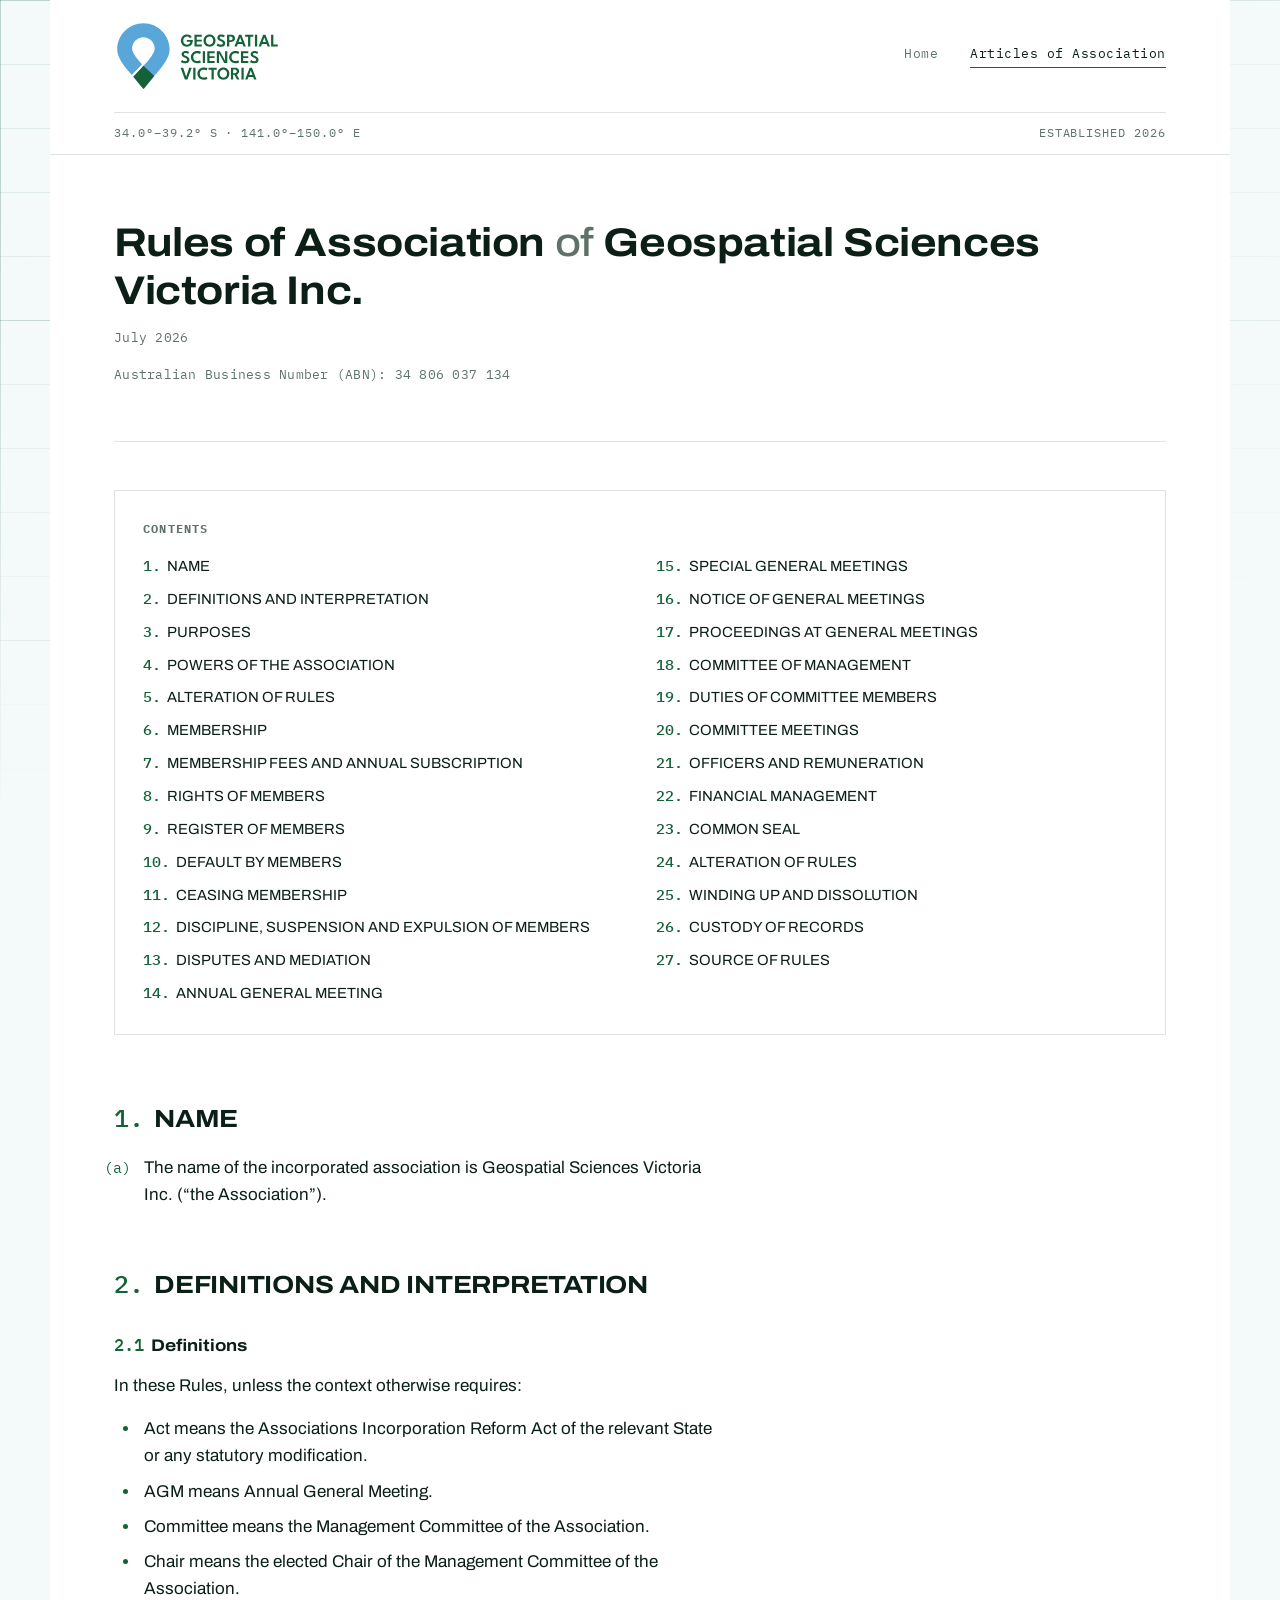
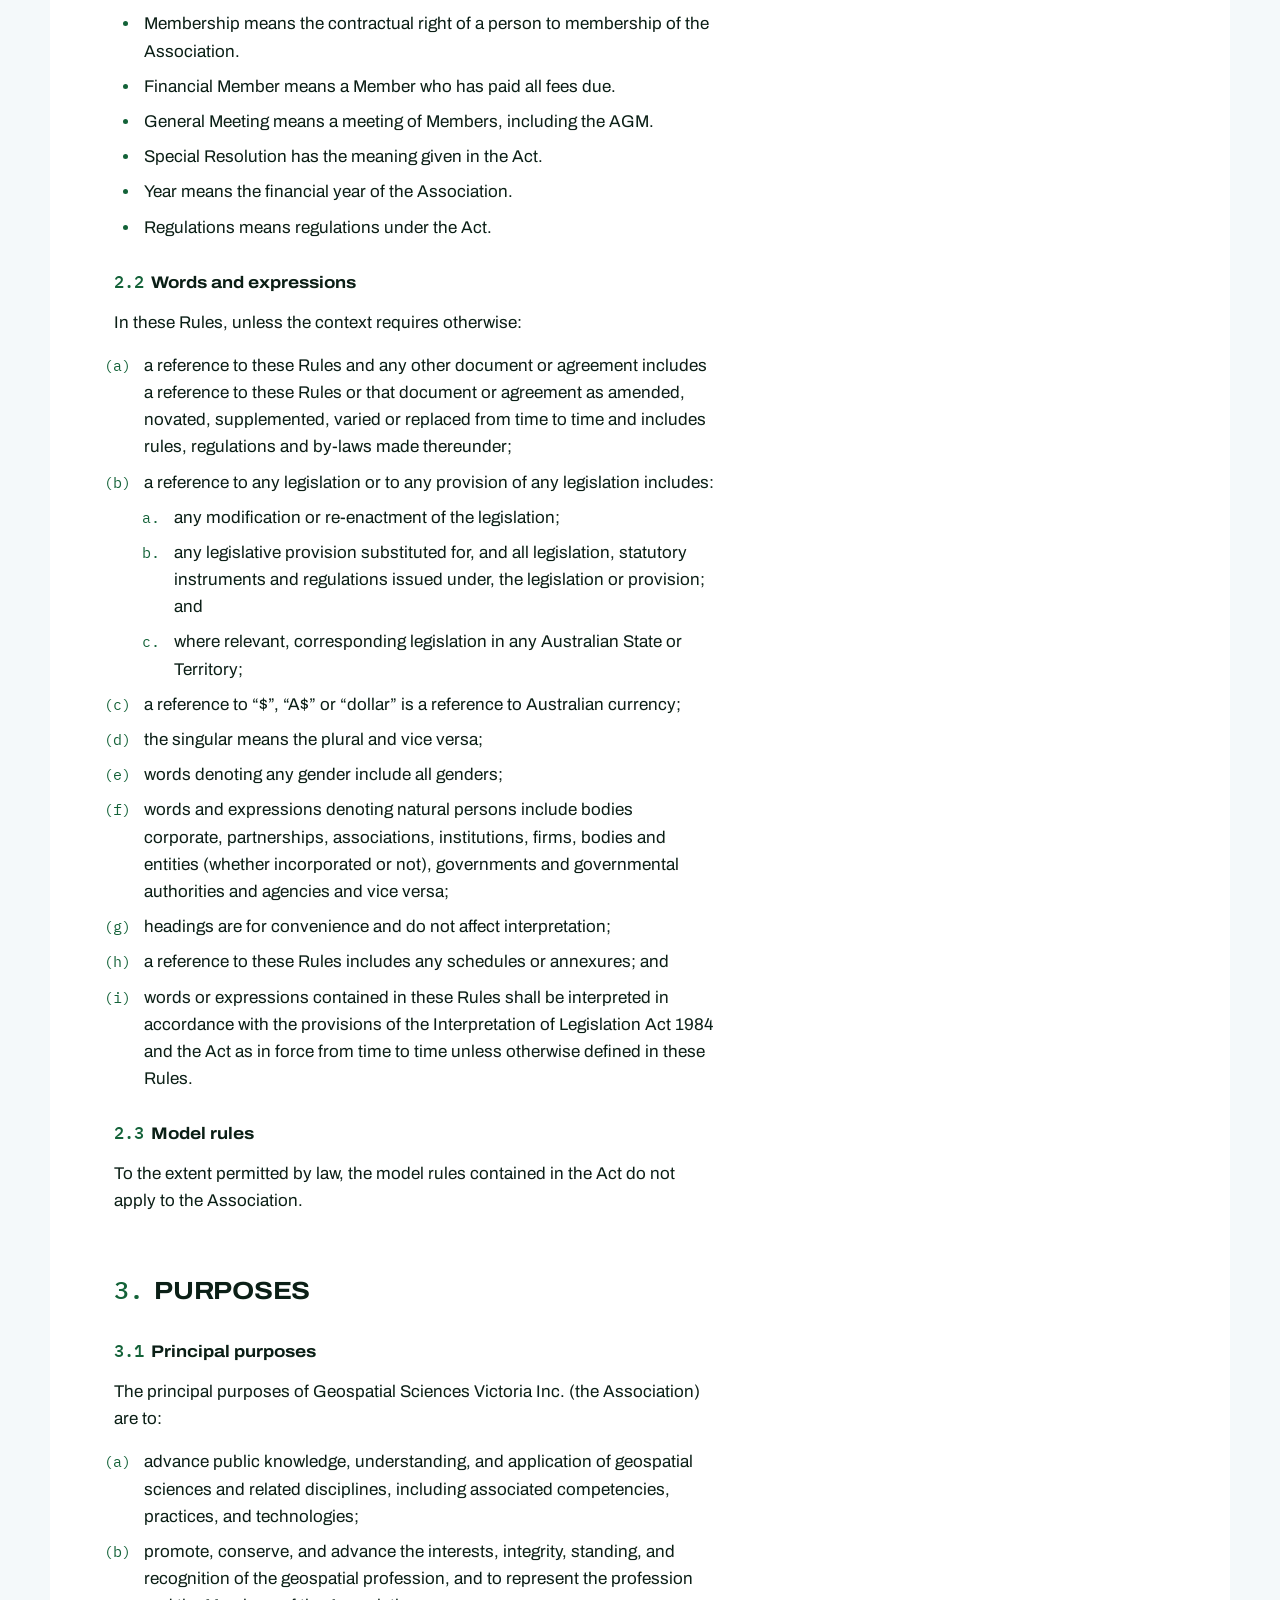
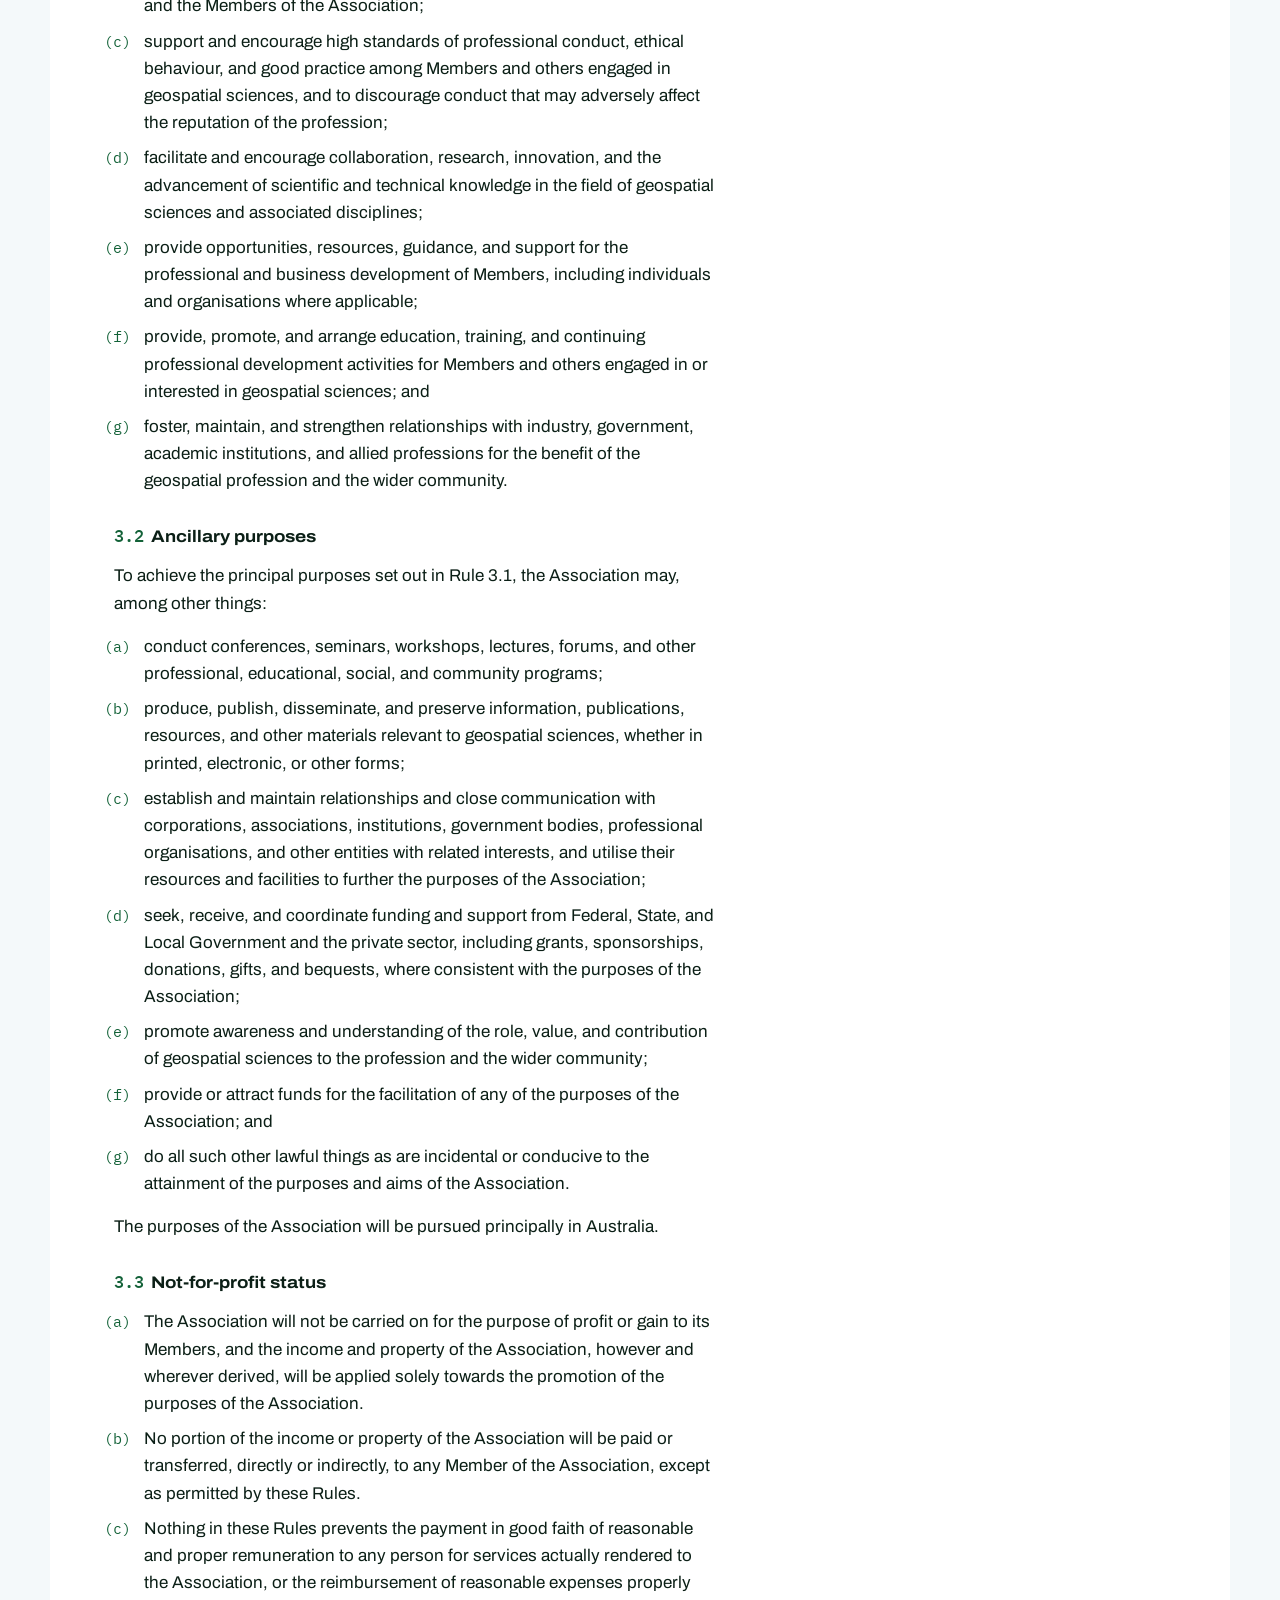
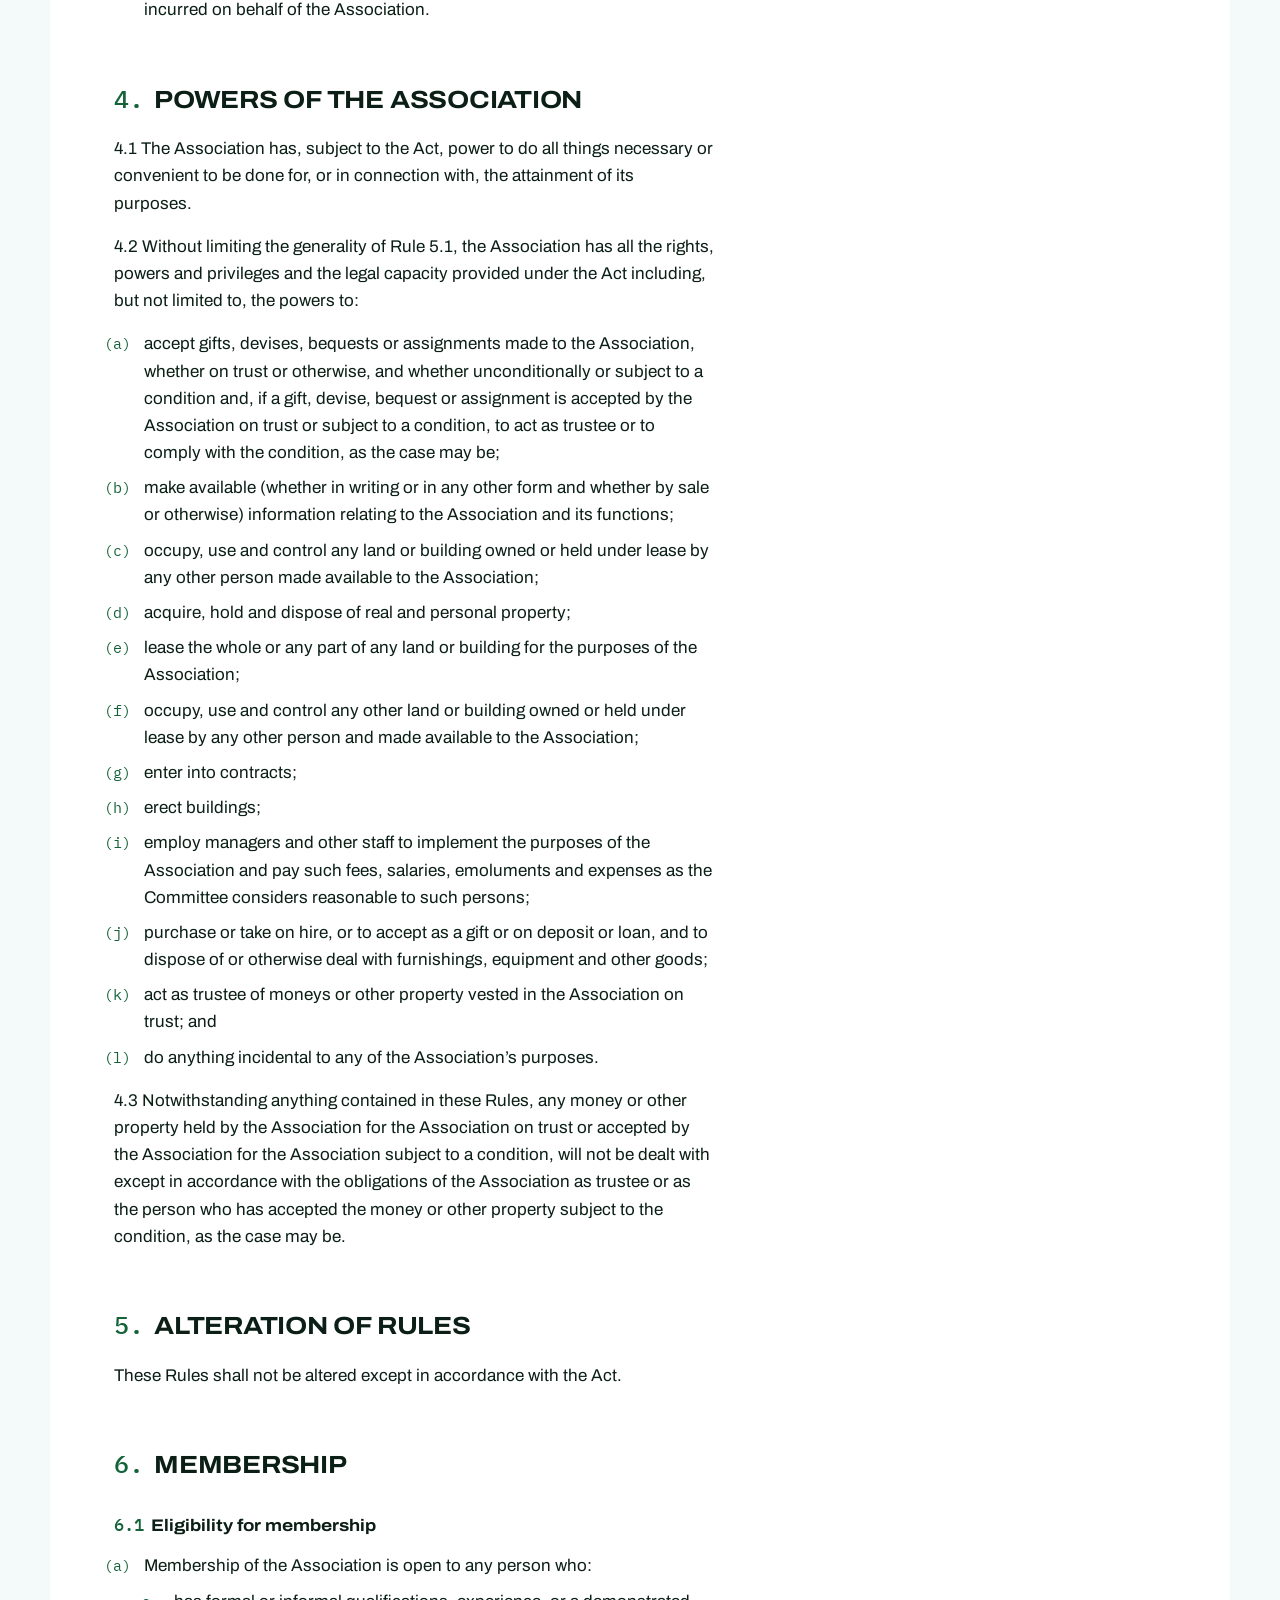
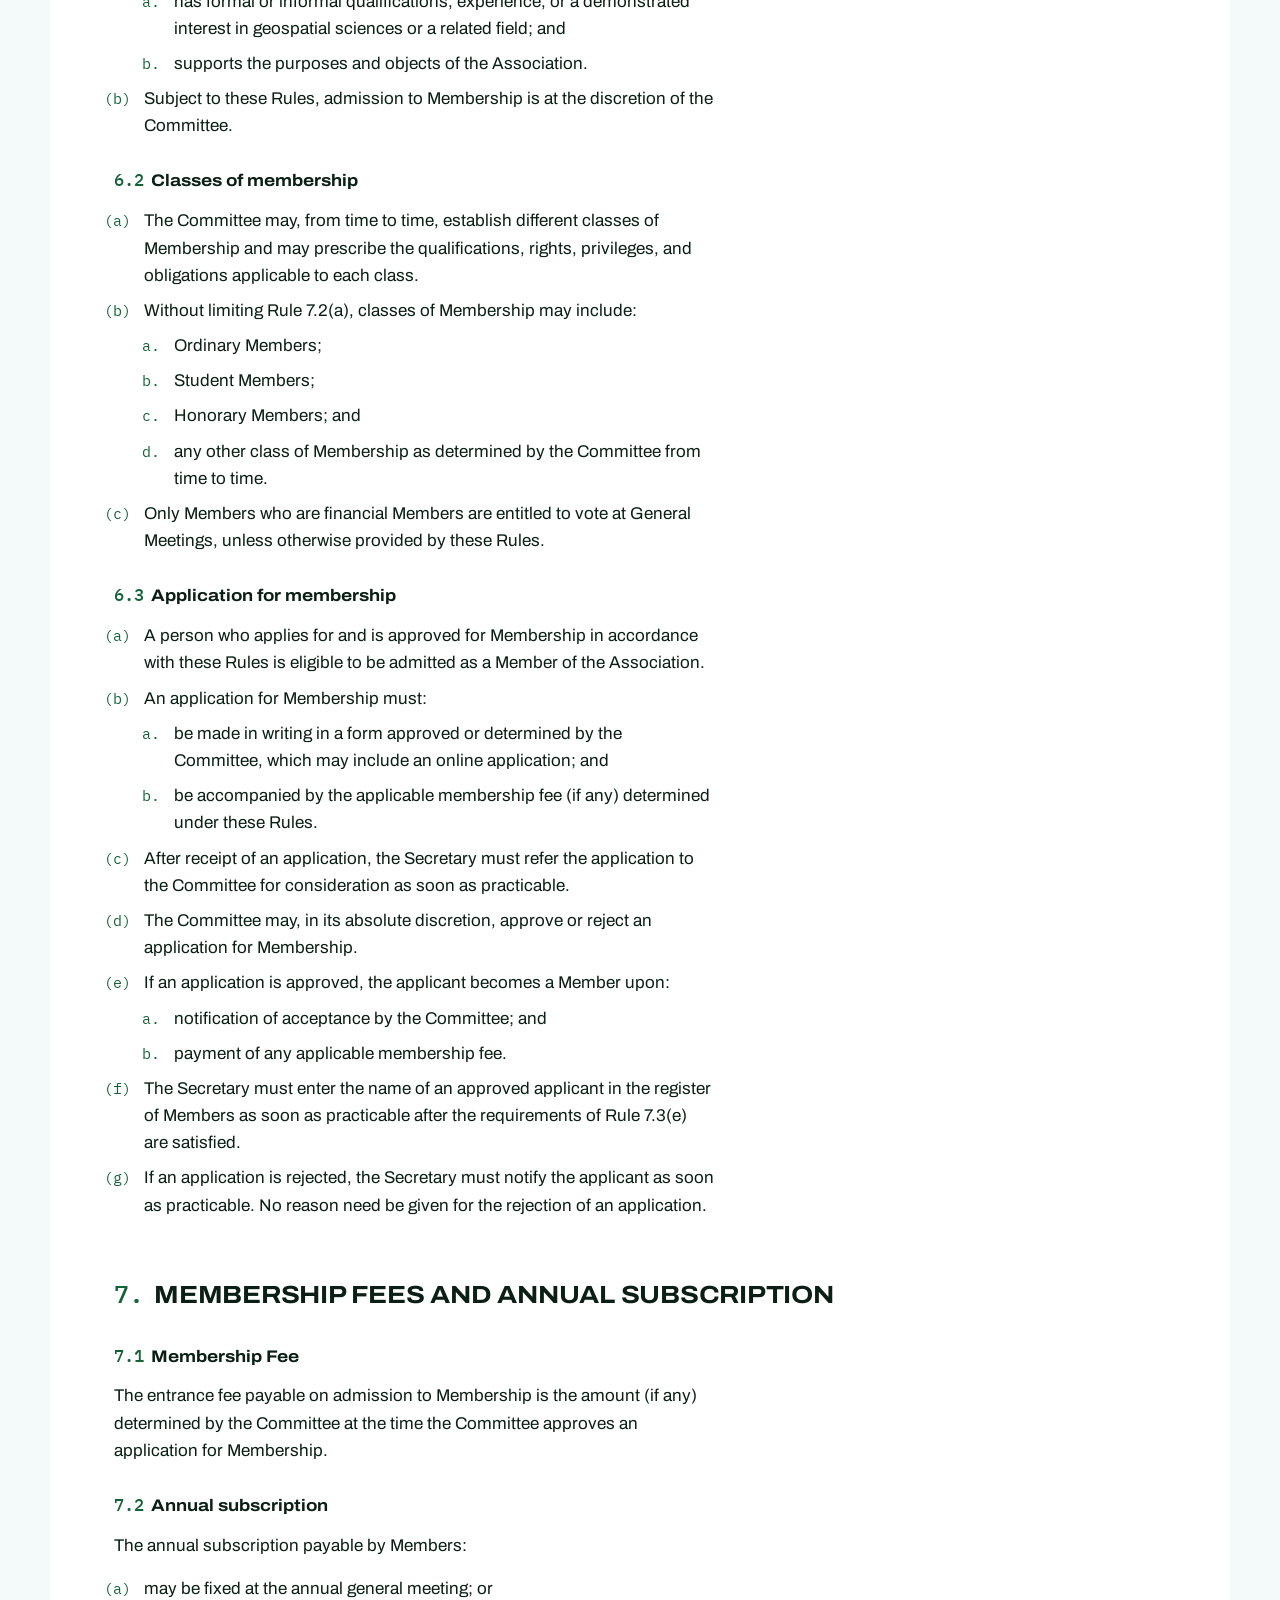
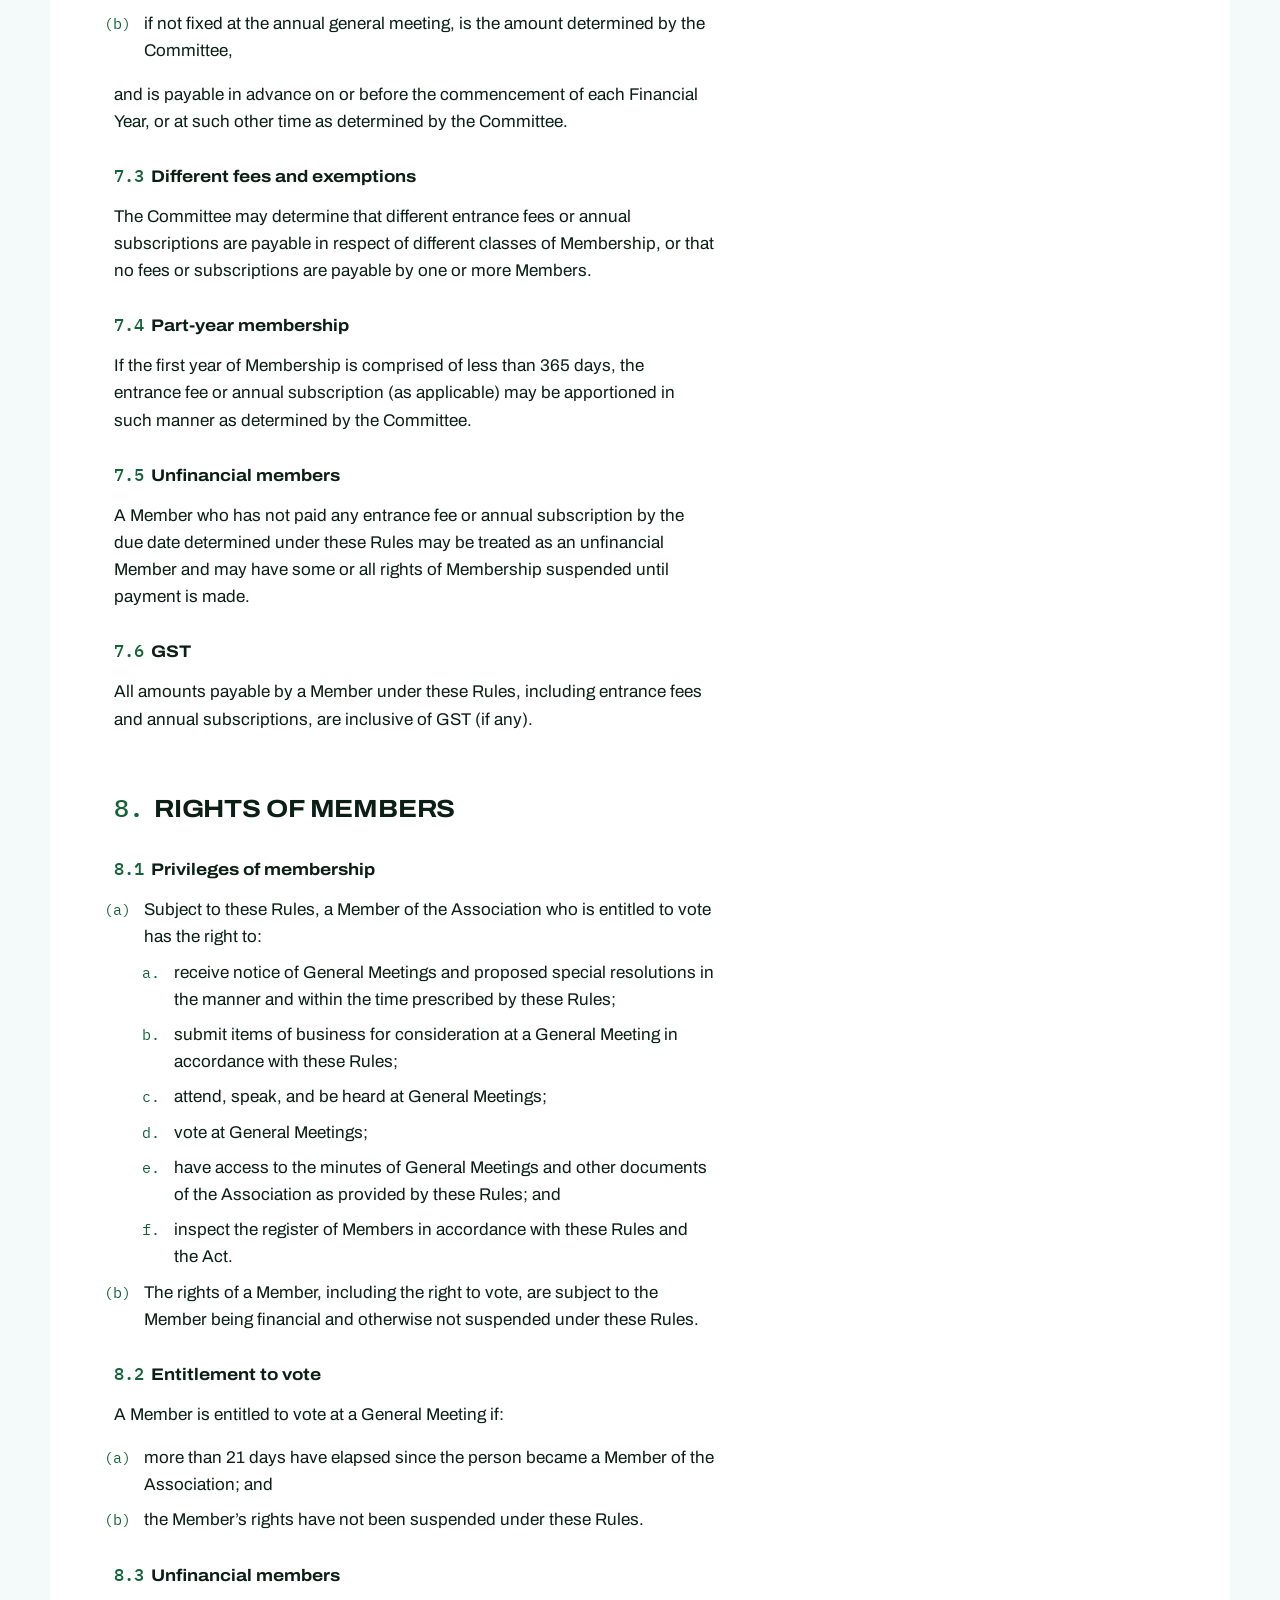
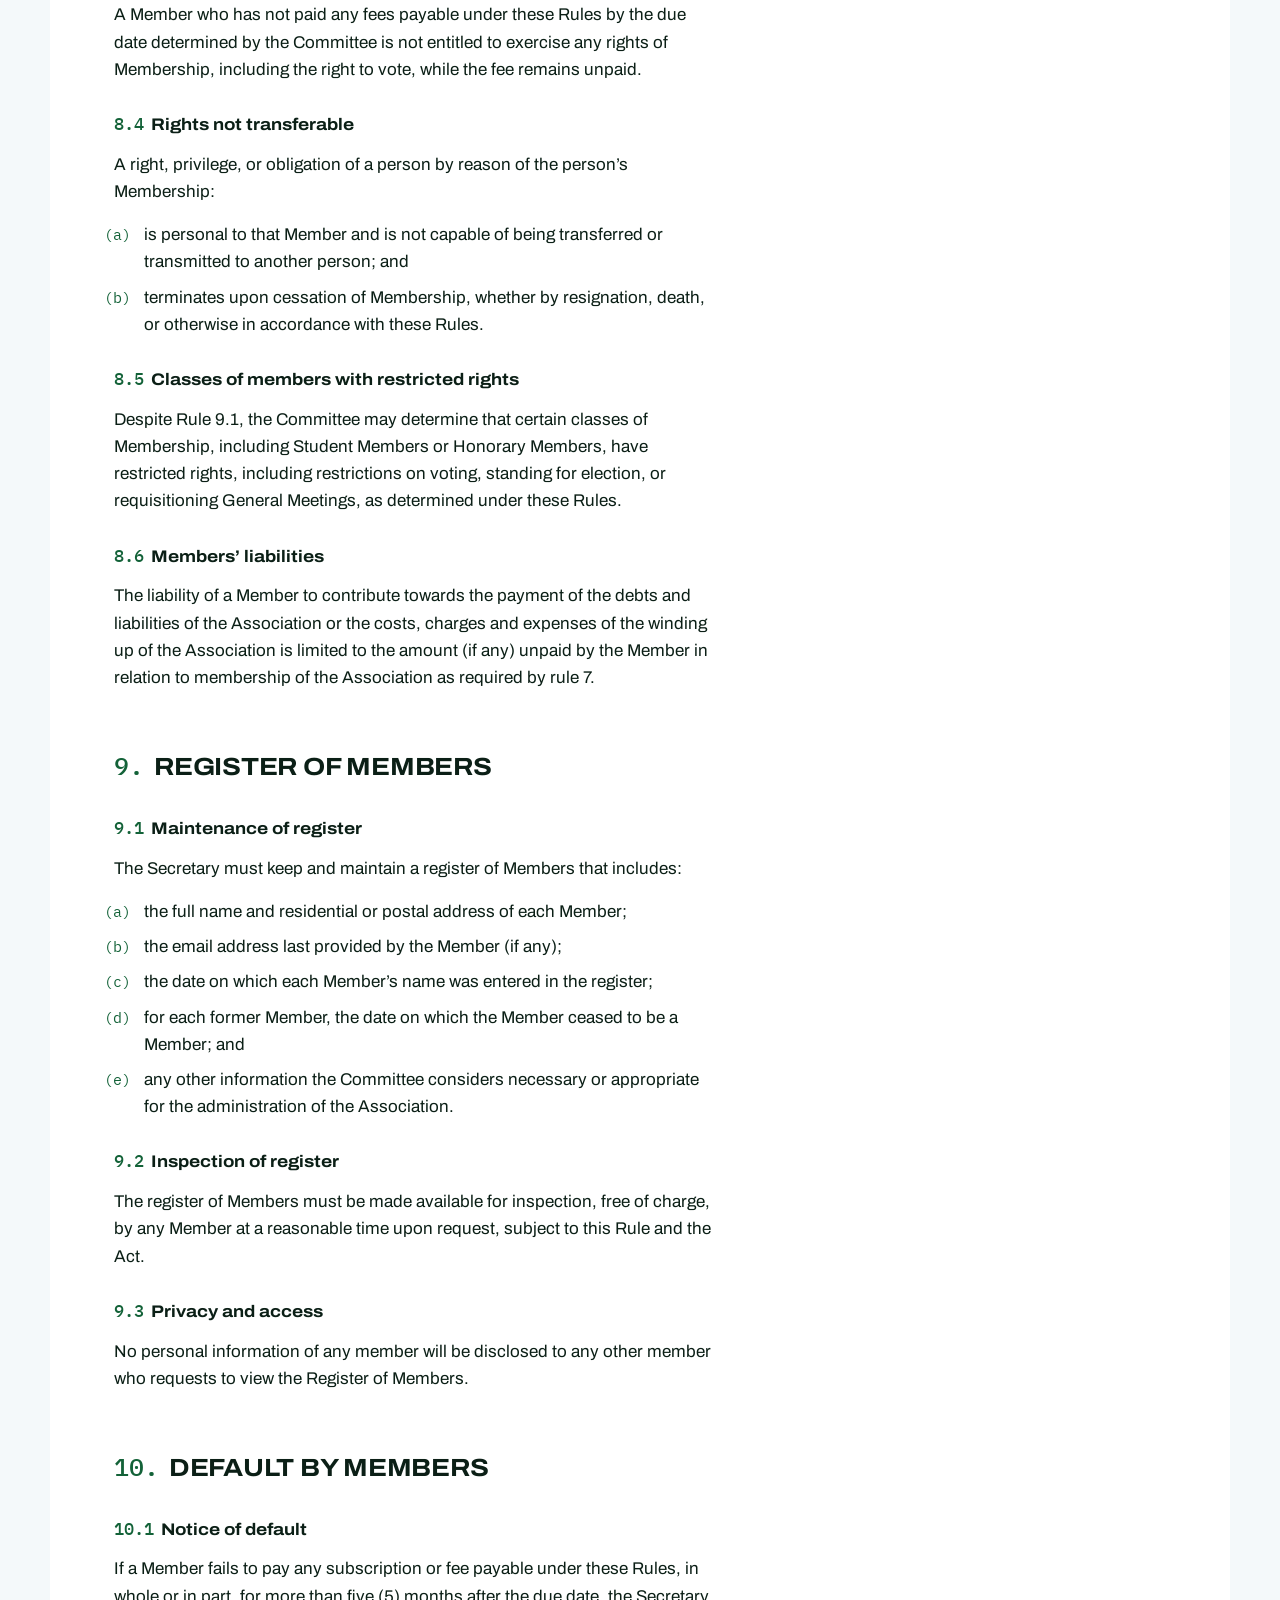
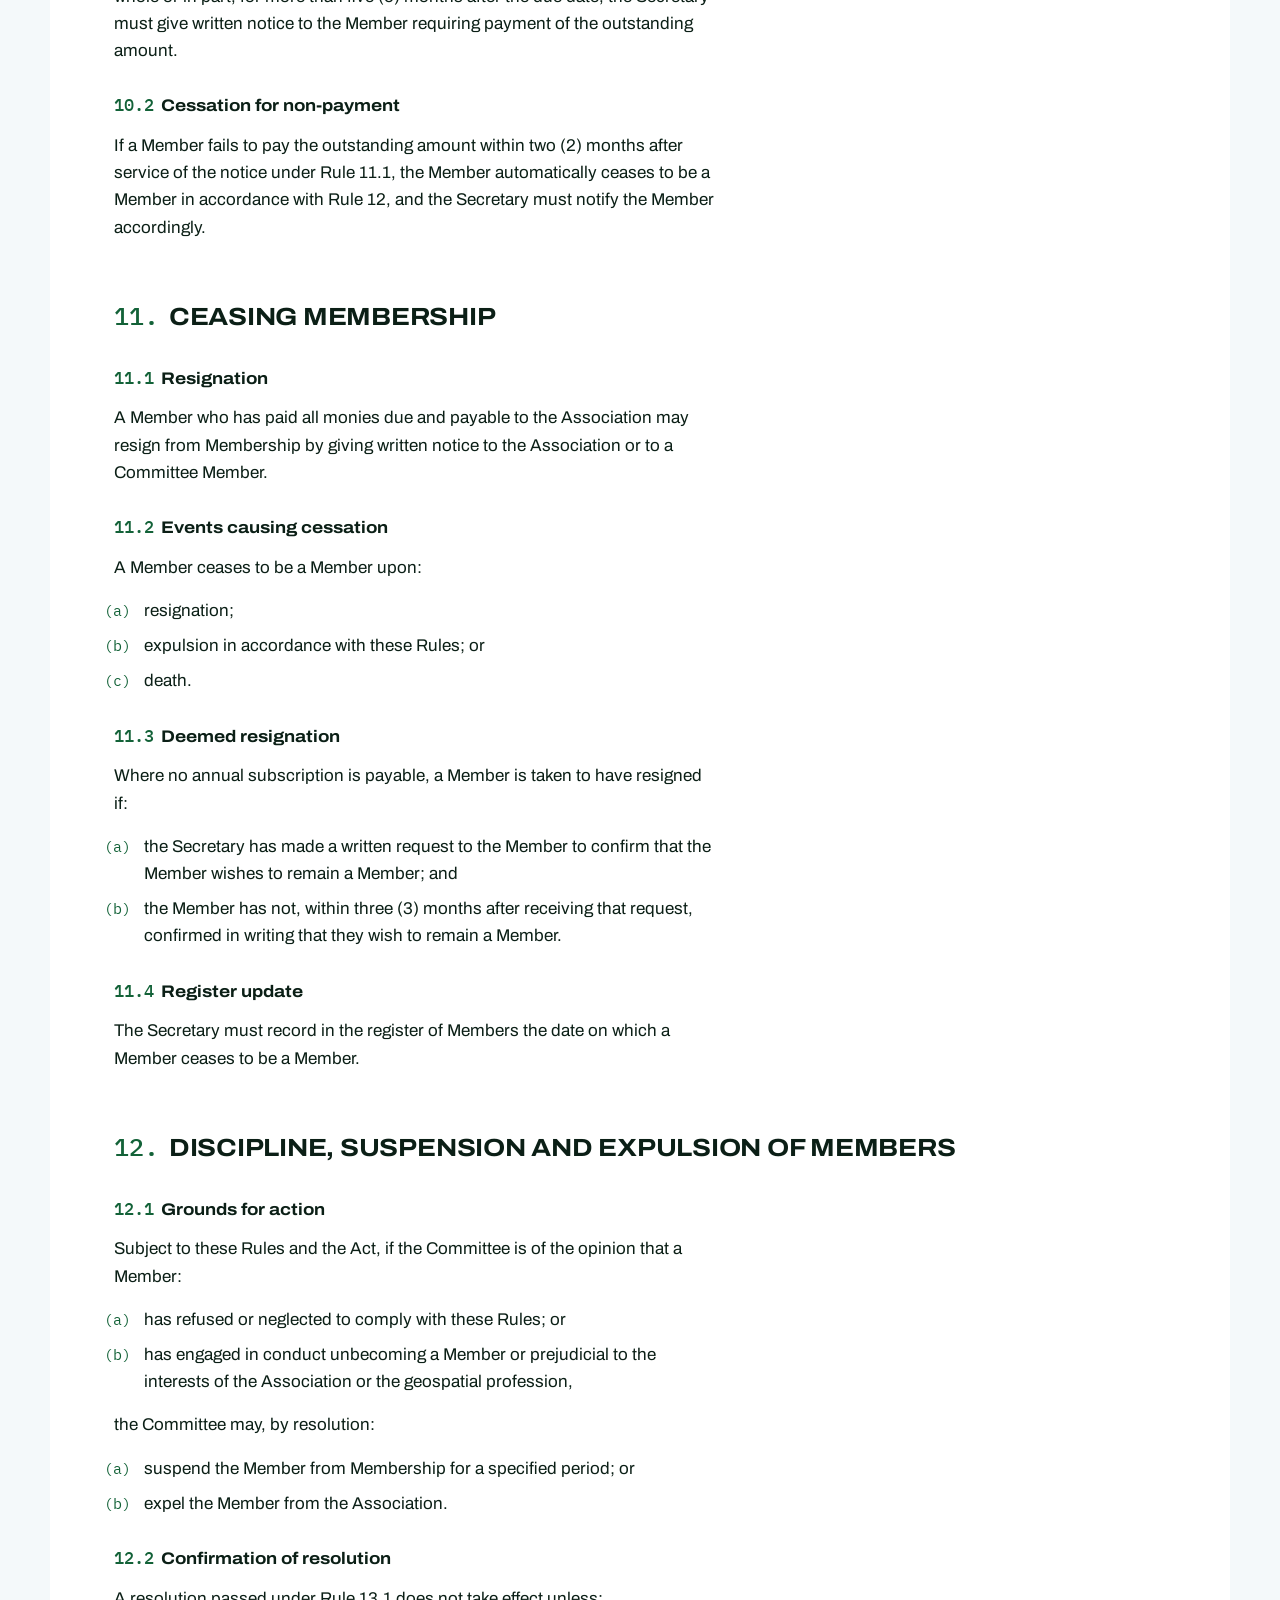
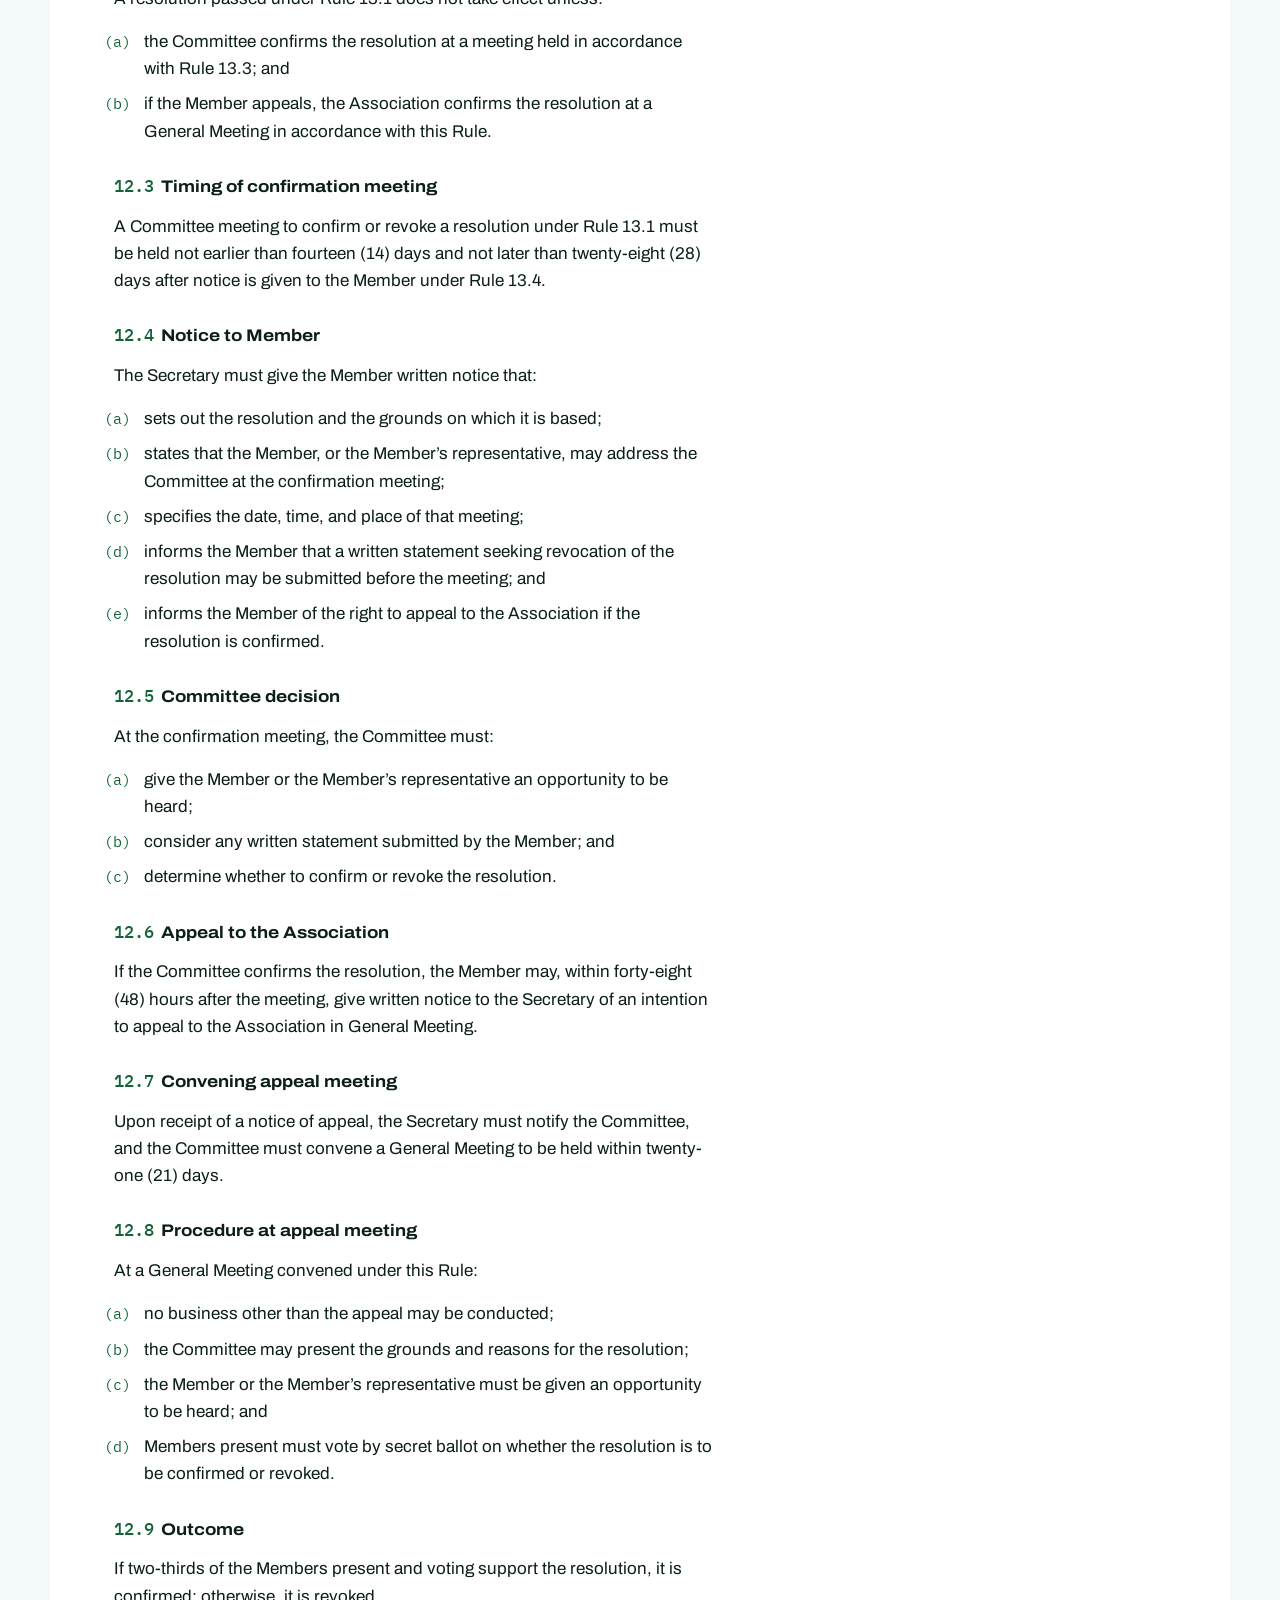
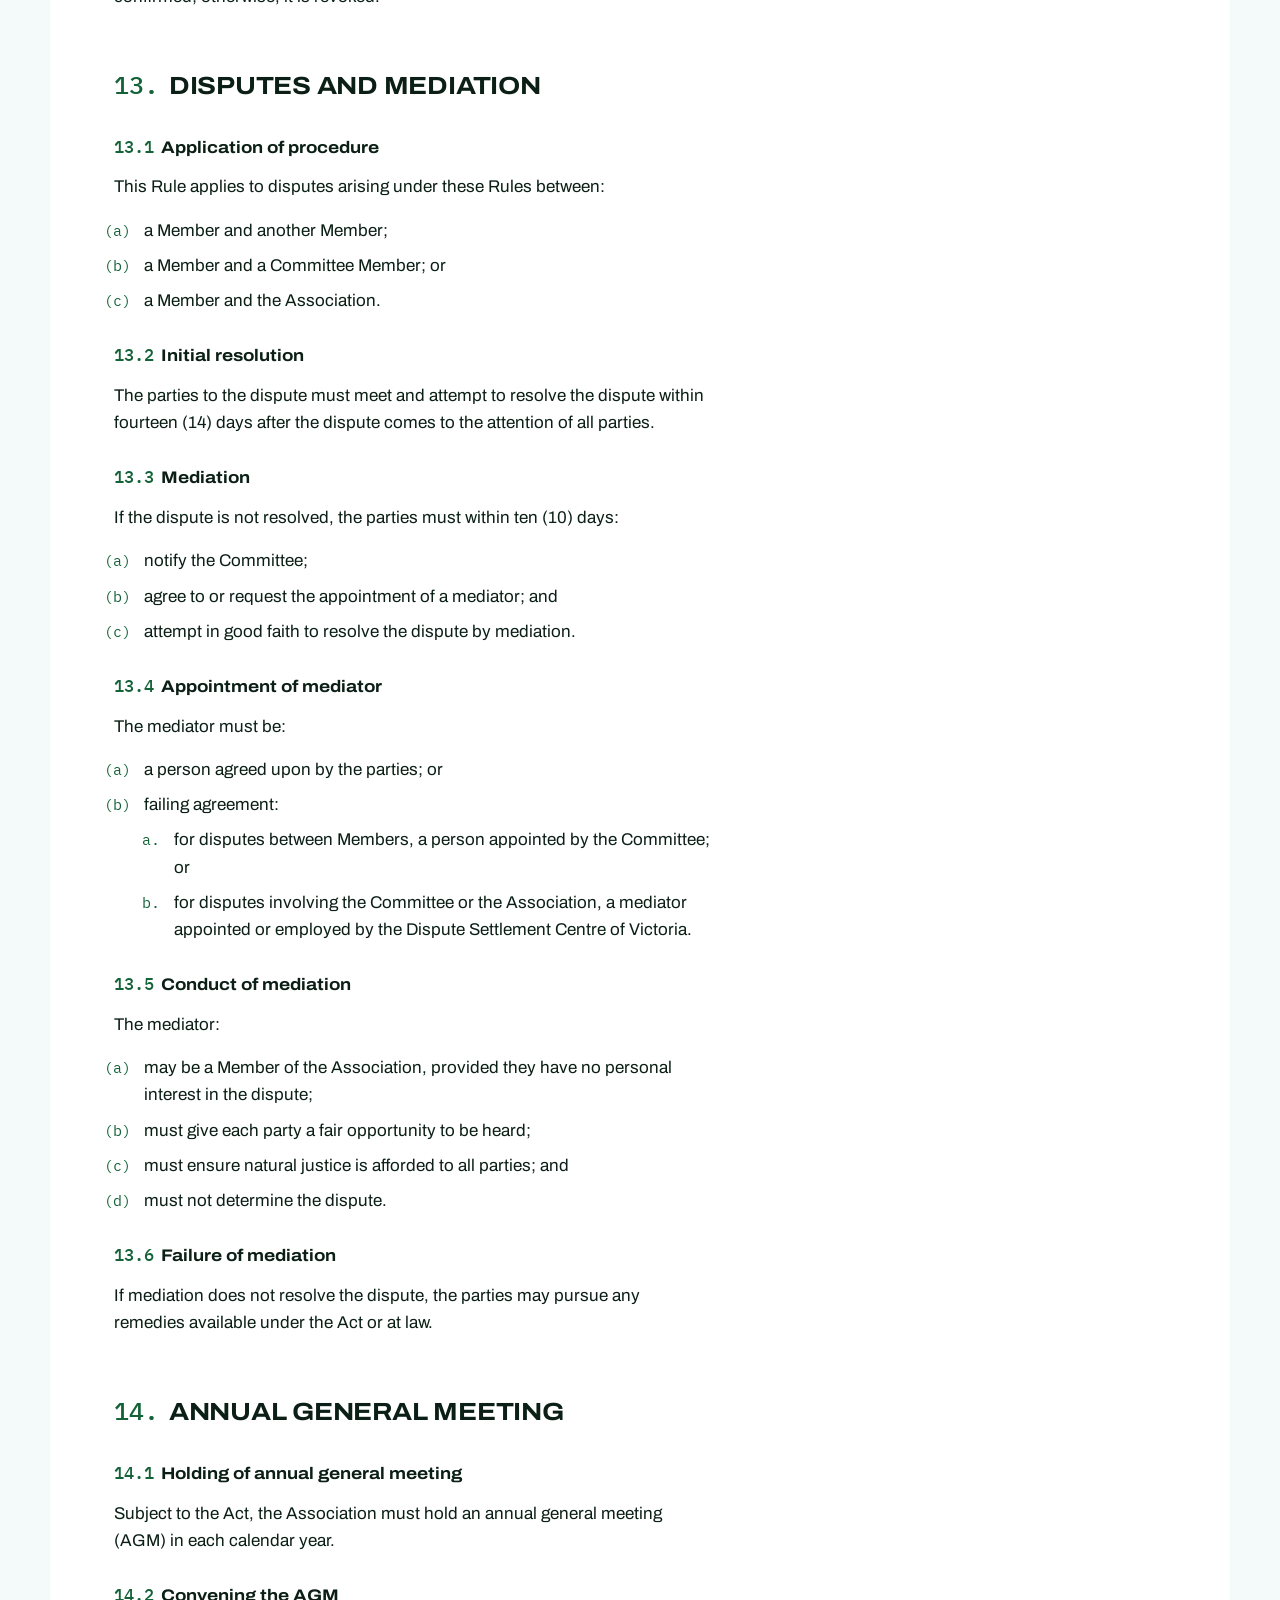
==== gsv_site/articles-of-association.html @ a9651db0 "Initial commit" ====
<!doctype html>
<html lang="en-AU">

<head>
  <meta charset="utf-8">
  <meta name="viewport" content="width=device-width, initial-scale=1">
  <script>document.documentElement.classList.add('has-js');</script>
  <title>Articles of Association &mdash; Geospatial Sciences Victoria</title>
  <meta name="description" content="The Rules of Association of Geospatial Sciences Victoria Inc.">
  <link rel="icon" href="logo.svg" type="image/svg+xml">
  <link rel="preconnect" href="https://fonts.googleapis.com">
  <link rel="preconnect" href="https://fonts.gstatic.com" crossorigin>
  <link
    href="https://fonts.googleapis.com/css2?family=Archivo:wdth,wght@62..125,100..900&family=IBM+Plex+Mono:wght@400;500&display=swap"
    rel="stylesheet">
  <link rel="stylesheet" href="01-graticule.css">
</head>

<body>

  <a class="skip-link" href="#main-content">Skip to main content</a>

  <div class="graticule" aria-hidden="true"></div>

  <div class="page">

    <header class="masthead">
      <div class="masthead__bar">
        <a class="masthead__brand" href="index.html">
          <img class="masthead__logo" src="logomark.svg" alt="Geospatial Sciences Victoria">
        </a>
        <button type="button" class="masthead__toggle" aria-expanded="false" aria-controls="primary-nav">
          <span class="masthead__toggle-box" aria-hidden="true">
            <span class="masthead__toggle-bar"></span>
            <span class="masthead__toggle-bar"></span>
            <span class="masthead__toggle-bar"></span>
          </span>
          <span class="masthead__toggle-label">Menu</span>
        </button>
        <nav class="masthead__nav" id="primary-nav" aria-label="Primary">
          <a href="index.html">Home</a>
          <a href="articles-of-association.html" aria-current="page">Articles of Association</a>
        </nav>
      </div>
      <div class="masthead__coordinates">
        <p class="coordinate">34.0&deg;&ndash;39.2&deg; S &middot; 141.0&deg;&ndash;150.0&deg; E</p>
        <p class="coordinate coordinate--end">Established 2026</p>
      </div>
    </header>

    <main id="main-content">
      <article class="legal">
        <header class="legal-header">
          <h1 class="legal-title">Rules of Association <em>of</em> Geospatial Sciences Victoria Inc.</h1>
          <p class="legal-meta">July 2026</p>
          <p class="legal-meta">Australian Business Number (ABN): 34 806 037 134</p>
        </header>

        <nav class="legal-toc" aria-label="Table of contents">
          <h2>Contents</h2>
          <ol>
            <li><a href="#1"><span class="rule-number">1.</span> NAME</a></li>
            <li><a href="#2"><span class="rule-number">2.</span> DEFINITIONS AND INTERPRETATION</a></li>
            <li><a href="#3"><span class="rule-number">3.</span> PURPOSES</a></li>
            <li><a href="#4"><span class="rule-number">4.</span> POWERS OF THE ASSOCIATION</a></li>
            <li><a href="#5"><span class="rule-number">5.</span> ALTERATION OF RULES</a></li>
            <li><a href="#6"><span class="rule-number">6.</span> MEMBERSHIP</a></li>
            <li><a href="#7"><span class="rule-number">7.</span> MEMBERSHIP FEES AND ANNUAL SUBSCRIPTION</a></li>
            <li><a href="#8"><span class="rule-number">8.</span> RIGHTS OF MEMBERS</a></li>
            <li><a href="#9"><span class="rule-number">9.</span> REGISTER OF MEMBERS</a></li>
            <li><a href="#10"><span class="rule-number">10.</span> DEFAULT BY MEMBERS</a></li>
            <li><a href="#11"><span class="rule-number">11.</span> CEASING MEMBERSHIP</a></li>
            <li><a href="#12"><span class="rule-number">12.</span> DISCIPLINE, SUSPENSION AND EXPULSION OF MEMBERS</a>
            </li>
            <li><a href="#13"><span class="rule-number">13.</span> DISPUTES AND MEDIATION</a></li>
            <li><a href="#14"><span class="rule-number">14.</span> ANNUAL GENERAL MEETING</a></li>
            <li><a href="#15"><span class="rule-number">15.</span> SPECIAL GENERAL MEETINGS</a></li>
            <li><a href="#16"><span class="rule-number">16.</span> NOTICE OF GENERAL MEETINGS</a></li>
            <li><a href="#17"><span class="rule-number">17.</span> Proceedings at General Meetings</a></li>
            <li><a href="#18"><span class="rule-number">18.</span> COMMITTEE OF MANAGEMENT</a></li>
            <li><a href="#19"><span class="rule-number">19.</span> DUTIES OF COMMITTEE MEMBERS</a></li>
            <li><a href="#20"><span class="rule-number">20.</span> COMMITTEE MEETINGS</a></li>
            <li><a href="#21"><span class="rule-number">21.</span> OFFICERS AND REMUNERATION</a></li>
            <li><a href="#22"><span class="rule-number">22.</span> FINANCIAL MANAGEMENT</a></li>
            <li><a href="#23"><span class="rule-number">23.</span> COMMON SEAL</a></li>
            <li><a href="#24"><span class="rule-number">24.</span> ALTERATION OF RULES</a></li>
            <li><a href="#25"><span class="rule-number">25.</span> WINDING UP AND DISSOLUTION</a></li>
            <li><a href="#26"><span class="rule-number">26.</span> CUSTODY OF RECORDS</a></li>
            <li><a href="#27"><span class="rule-number">27.</span> SOURCE OF RULES</a></li>
          </ol>
        </nav>

        <h2 id="1" class="rule-heading rule-heading--h2"><span class="rule-number">1.</span> NAME</h2>
        <ol class="rule-list m-alpha-paren">
          <li>
            The name of the incorporated association is Geospatial Sciences Victoria Inc. (“the Association”).
          </li>
        </ol>
        <h2 id="2" class="rule-heading rule-heading--h2"><span class="rule-number">2.</span> DEFINITIONS AND
          INTERPRETATION</h2>
        <h3 id="2-1" class="rule-heading rule-heading--h3"><span class="rule-number">2.1</span> Definitions</h3>
        <p>In these Rules, unless the context otherwise requires:</p>
        <ul class="rule-list m-bullet-disc">
          <li>
            Act means the Associations Incorporation Reform Act of the relevant State or any statutory modification.
          </li>
          <li>
            AGM means Annual General Meeting.
          </li>
          <li>
            Committee means the Management Committee of the Association.
          </li>
          <li>
            Chair means the elected Chair of the Management Committee of the Association.
          </li>
          <li>
            Membership means the contractual right of a person to membership of the Association.
          </li>
          <li>
            Financial Member means a Member who has paid all fees due.
          </li>
          <li>
            General Meeting means a meeting of Members, including the AGM.
          </li>
          <li>
            Special Resolution has the meaning given in the Act.
          </li>
          <li>
            Year means the financial year of the Association.
          </li>
          <li>
            Regulations means regulations under the Act.
          </li>
        </ul>
        <h3 id="2-2" class="rule-heading rule-heading--h3"><span class="rule-number">2.2</span> Words and expressions
        </h3>
        <p>In these Rules, unless the context requires otherwise:</p>
        <ol class="rule-list m-alpha-paren">
          <li>
            a reference to these Rules and any other document or agreement includes a reference to these Rules or that
            document or agreement as amended, novated, supplemented, varied or replaced from time to time and includes
            rules, regulations and by-laws made thereunder;
          </li>
          <li>
            a reference to any legislation or to any provision of any legislation includes:
            <ol class="rule-list m-alpha-dot">
              <li>
                any modification or re-enactment of the legislation;
              </li>
              <li>
                any legislative provision substituted for, and all legislation, statutory instruments and regulations
                issued under, the legislation or provision; and
              </li>
              <li>
                where relevant, corresponding legislation in any Australian State or Territory;
              </li>
            </ol>
          </li>
          <li>
            a reference to “$”, “A$” or “dollar” is a reference to Australian currency;
          </li>
          <li>
            the singular means the plural and vice versa;
          </li>
          <li>
            words denoting any gender include all genders;
          </li>
          <li>
            words and expressions denoting natural persons include bodies corporate, partnerships, associations,
            institutions, firms, bodies and entities (whether incorporated or not), governments and governmental
            authorities and agencies and vice versa;
          </li>
          <li>
            headings are for convenience and do not affect interpretation;
          </li>
          <li>
            a reference to these Rules includes any schedules or annexures; and
          </li>
          <li>
            words or expressions contained in these Rules shall be interpreted in accordance with the provisions of the
            Interpretation of Legislation Act 1984 and the Act as in force from time to time unless otherwise defined in
            these Rules.
          </li>
        </ol>
        <h3 id="2-3" class="rule-heading rule-heading--h3"><span class="rule-number">2.3</span> Model rules</h3>
        <p>To the extent permitted by law, the model rules contained in the Act do not apply to the Association.</p>
        <h2 id="3" class="rule-heading rule-heading--h2"><span class="rule-number">3.</span> PURPOSES</h2>
        <h3 id="3-1" class="rule-heading rule-heading--h3"><span class="rule-number">3.1</span> Principal purposes</h3>
        <p>The principal purposes of Geospatial Sciences Victoria Inc. (the Association) are to:</p>
        <ol class="rule-list m-alpha-paren">
          <li>
            advance public knowledge, understanding, and application of geospatial sciences and related disciplines,
            including associated competencies, practices, and technologies;
          </li>
          <li>
            promote, conserve, and advance the interests, integrity, standing, and recognition of the geospatial
            profession, and to represent the profession and the Members of the Association;
          </li>
          <li>
            support and encourage high standards of professional conduct, ethical behaviour, and good practice among
            Members and others engaged in geospatial sciences, and to discourage conduct that may adversely affect the
            reputation of the profession;
          </li>
          <li>
            facilitate and encourage collaboration, research, innovation, and the advancement of scientific and
            technical knowledge in the field of geospatial sciences and associated disciplines;
          </li>
          <li>
            provide opportunities, resources, guidance, and support for the professional and business development of
            Members, including individuals and organisations where applicable;
          </li>
          <li>
            provide, promote, and arrange education, training, and continuing professional development activities for
            Members and others engaged in or interested in geospatial sciences; and
          </li>
          <li>
            foster, maintain, and strengthen relationships with industry, government, academic institutions, and allied
            professions for the benefit of the geospatial profession and the wider community.
          </li>
        </ol>
        <h3 id="3-2" class="rule-heading rule-heading--h3"><span class="rule-number">3.2</span> Ancillary purposes</h3>
        <p>To achieve the principal purposes set out in Rule 3.1, the Association may, among other things:</p>
        <ol class="rule-list m-alpha-paren">
          <li>
            conduct conferences, seminars, workshops, lectures, forums, and other professional, educational, social, and
            community programs;
          </li>
          <li>
            produce, publish, disseminate, and preserve information, publications, resources, and other materials
            relevant to geospatial sciences, whether in printed, electronic, or other forms;
          </li>
          <li>
            establish and maintain relationships and close communication with corporations, associations, institutions,
            government bodies, professional organisations, and other entities with related interests, and utilise their
            resources and facilities to further the purposes of the Association;
          </li>
          <li>
            seek, receive, and coordinate funding and support from Federal, State, and Local Government and the private
            sector, including grants, sponsorships, donations, gifts, and bequests, where consistent with the purposes
            of the Association;
          </li>
          <li>
            promote awareness and understanding of the role, value, and contribution of geospatial sciences to the
            profession and the wider community;
          </li>
          <li>
            provide or attract funds for the facilitation of any of the purposes of the Association; and
          </li>
          <li>
            do all such other lawful things as are incidental or conducive to the attainment of the purposes and aims of
            the Association.
          </li>
        </ol>
        <p>The purposes of the Association will be pursued principally in Australia.</p>
        <h3 id="3-3" class="rule-heading rule-heading--h3"><span class="rule-number">3.3</span> Not-for-profit status
        </h3>
        <ol class="rule-list m-alpha-paren">
          <li>
            The Association will not be carried on for the purpose of profit or gain to its Members, and the income and
            property of the Association, however and wherever derived, will be applied solely towards the promotion of
            the purposes of the Association.
          </li>
          <li>
            No portion of the income or property of the Association will be paid or transferred, directly or indirectly,
            to any Member of the Association, except as permitted by these Rules.
          </li>
          <li>
            Nothing in these Rules prevents the payment in good faith of reasonable and proper remuneration to any
            person for services actually rendered to the Association, or the reimbursement of reasonable expenses
            properly incurred on behalf of the Association.
          </li>
        </ol>
        <h2 id="4" class="rule-heading rule-heading--h2"><span class="rule-number">4.</span> POWERS OF THE ASSOCIATION
        </h2>
        <p>4.1 The Association has, subject to the Act, power to do all things necessary or convenient to be done for,
          or in connection with, the attainment of its purposes.</p>
        <p>4.2 Without limiting the generality of Rule 5.1, the Association has all the rights, powers and privileges
          and the legal capacity provided under the Act including, but not limited to, the powers to:</p>
        <ol class="rule-list m-alpha-paren">
          <li>
            accept gifts, devises, bequests or assignments made to the Association, whether on trust or otherwise, and
            whether unconditionally or subject to a condition and, if a gift, devise, bequest or assignment is accepted
            by the Association on trust or subject to a condition, to act as trustee or to comply with the condition, as
            the case may be;
          </li>
          <li>
            make available (whether in writing or in any other form and whether by sale or otherwise) information
            relating to the Association and its functions;
          </li>
          <li>
            occupy, use and control any land or building owned or held under lease by any other person made available to
            the Association;
          </li>
          <li>
            acquire, hold and dispose of real and personal property;
          </li>
          <li>
            lease the whole or any part of any land or building for the purposes of the Association;
          </li>
          <li>
            occupy, use and control any other land or building owned or held under lease by any other person and made
            available to the Association;
          </li>
          <li>
            enter into contracts;
          </li>
          <li>
            erect buildings;
          </li>
          <li>
            employ managers and other staff to implement the purposes of the Association and pay such fees, salaries,
            emoluments and expenses as the Committee considers reasonable to such persons;
          </li>
          <li>
            purchase or take on hire, or to accept as a gift or on deposit or loan, and to dispose of or otherwise deal
            with furnishings, equipment and other goods;
          </li>
          <li>
            act as trustee of moneys or other property vested in the Association on trust; and
          </li>
          <li>
            do anything incidental to any of the Association’s purposes.
          </li>
        </ol>
        <p>4.3 Notwithstanding anything contained in these Rules, any money or other property held by the Association
          for the Association on trust or accepted by the Association for the Association subject to a condition, will
          not be dealt with except in accordance with the obligations of the Association as trustee or as the person who
          has accepted the money or other property subject to the condition, as the case may be.</p>
        <h2 id="5" class="rule-heading rule-heading--h2"><span class="rule-number">5.</span> ALTERATION OF RULES</h2>
        <p>These Rules shall not be altered except in accordance with the Act.</p>
        <h2 id="6" class="rule-heading rule-heading--h2"><span class="rule-number">6.</span> MEMBERSHIP</h2>
        <h3 id="6-1" class="rule-heading rule-heading--h3"><span class="rule-number">6.1</span> Eligibility for
          membership</h3>
        <ol class="rule-list m-alpha-paren">
          <li>
            Membership of the Association is open to any person who:
            <ol class="rule-list m-alpha-dot">
              <li>
                has formal or informal qualifications, experience, or a demonstrated interest in geospatial sciences or
                a related field; and
              </li>
              <li>
                supports the purposes and objects of the Association.
              </li>
            </ol>
          </li>
          <li>
            Subject to these Rules, admission to Membership is at the discretion of the Committee.
          </li>
        </ol>
        <h3 id="6-2" class="rule-heading rule-heading--h3"><span class="rule-number">6.2</span> Classes of membership
        </h3>
        <ol class="rule-list m-alpha-paren">
          <li>
            The Committee may, from time to time, establish different classes of Membership and may prescribe the
            qualifications, rights, privileges, and obligations applicable to each class.
          </li>
          <li>
            Without limiting Rule 7.2(a), classes of Membership may include:
            <ol class="rule-list m-alpha-dot">
              <li>
                Ordinary Members;
              </li>
              <li>
                Student Members;
              </li>
              <li>
                Honorary Members; and
              </li>
              <li>
                any other class of Membership as determined by the Committee from time to time.
              </li>
            </ol>
          </li>
          <li>
            Only Members who are financial Members are entitled to vote at General Meetings, unless otherwise provided
            by these Rules.
          </li>
        </ol>
        <h3 id="6-3" class="rule-heading rule-heading--h3"><span class="rule-number">6.3</span> Application for
          membership</h3>
        <ol class="rule-list m-alpha-paren">
          <li>
            A person who applies for and is approved for Membership in accordance with these Rules is eligible to be
            admitted as a Member of the Association.
          </li>
          <li>
            An application for Membership must:
            <ol class="rule-list m-alpha-dot">
              <li>
                be made in writing in a form approved or determined by the Committee, which may include an online
                application; and
              </li>
              <li>
                be accompanied by the applicable membership fee (if any) determined under these Rules.
              </li>
            </ol>
          </li>
          <li>
            After receipt of an application, the Secretary must refer the application to the Committee for consideration
            as soon as practicable.
          </li>
          <li>
            The Committee may, in its absolute discretion, approve or reject an application for Membership.
          </li>
          <li>
            If an application is approved, the applicant becomes a Member upon:
            <ol class="rule-list m-alpha-dot">
              <li>
                notification of acceptance by the Committee; and
              </li>
              <li>
                payment of any applicable membership fee.
              </li>
            </ol>
          </li>
          <li>
            The Secretary must enter the name of an approved applicant in the register of Members as soon as practicable
            after the requirements of Rule 7.3(e) are satisfied.
          </li>
          <li>
            If an application is rejected, the Secretary must notify the applicant as soon as practicable. No reason
            need be given for the rejection of an application.
          </li>
        </ol>
        <h2 id="7" class="rule-heading rule-heading--h2"><span class="rule-number">7.</span> MEMBERSHIP FEES AND ANNUAL
          SUBSCRIPTION</h2>
        <h3 id="7-1" class="rule-heading rule-heading--h3"><span class="rule-number">7.1</span> Membership Fee</h3>
        <p>The entrance fee payable on admission to Membership is the amount (if any) determined by the Committee at the
          time the Committee approves an application for Membership.</p>
        <h3 id="7-2" class="rule-heading rule-heading--h3"><span class="rule-number">7.2</span> Annual subscription</h3>
        <p>The annual subscription payable by Members:</p>
        <ol class="rule-list m-alpha-paren">
          <li>
            may be fixed at the annual general meeting; or
          </li>
          <li>
            if not fixed at the annual general meeting, is the amount determined by the Committee,
          </li>
        </ol>
        <p>and is payable in advance on or before the commencement of each Financial Year, or at such other time as
          determined by the Committee.</p>
        <h3 id="7-3" class="rule-heading rule-heading--h3"><span class="rule-number">7.3</span> Different fees and
          exemptions</h3>
        <p>The Committee may determine that different entrance fees or annual subscriptions are payable in respect of
          different classes of Membership, or that no fees or subscriptions are payable by one or more Members.</p>
        <h3 id="7-4" class="rule-heading rule-heading--h3"><span class="rule-number">7.4</span> Part-year membership
        </h3>
        <p>If the first year of Membership is comprised of less than 365 days, the entrance fee or annual subscription
          (as applicable) may be apportioned in such manner as determined by the Committee.</p>
        <h3 id="7-5" class="rule-heading rule-heading--h3"><span class="rule-number">7.5</span> Unfinancial members</h3>
        <p>A Member who has not paid any entrance fee or annual subscription by the due date determined under these
          Rules may be treated as an unfinancial Member and may have some or all rights of Membership suspended until
          payment is made.</p>
        <h3 id="7-6" class="rule-heading rule-heading--h3"><span class="rule-number">7.6</span> GST</h3>
        <p>All amounts payable by a Member under these Rules, including entrance fees and annual subscriptions, are
          inclusive of GST (if any).</p>
        <h2 id="8" class="rule-heading rule-heading--h2"><span class="rule-number">8.</span> RIGHTS OF MEMBERS</h2>
        <h3 id="8-1" class="rule-heading rule-heading--h3"><span class="rule-number">8.1</span> Privileges of membership
        </h3>
        <ol class="rule-list m-alpha-paren">
          <li>
            Subject to these Rules, a Member of the Association who is entitled to vote has the right to:
            <ol class="rule-list m-alpha-dot">
              <li>
                receive notice of General Meetings and proposed special resolutions in the manner and within the time
                prescribed by these Rules;
              </li>
              <li>
                submit items of business for consideration at a General Meeting in accordance with these Rules;
              </li>
              <li>
                attend, speak, and be heard at General Meetings;
              </li>
              <li>
                vote at General Meetings;
              </li>
              <li>
                have access to the minutes of General Meetings and other documents of the Association as provided by
                these Rules; and
              </li>
              <li>
                inspect the register of Members in accordance with these Rules and the Act.
              </li>
            </ol>
          </li>
          <li>
            The rights of a Member, including the right to vote, are subject to the Member being financial and otherwise
            not suspended under these Rules.
          </li>
        </ol>
        <h3 id="8-2" class="rule-heading rule-heading--h3"><span class="rule-number">8.2</span> Entitlement to vote</h3>
        <p>A Member is entitled to vote at a General Meeting if:</p>
        <ol class="rule-list m-alpha-paren">
          <li>
            more than 21 days have elapsed since the person became a Member of the Association; and
          </li>
          <li>
            the Member’s rights have not been suspended under these Rules.
          </li>
        </ol>
        <h3 id="8-3" class="rule-heading rule-heading--h3"><span class="rule-number">8.3</span> Unfinancial members</h3>
        <p>A Member who has not paid any fees payable under these Rules by the due date determined by the Committee is
          not entitled to exercise any rights of Membership, including the right to vote, while the fee remains unpaid.
        </p>
        <h3 id="8-4" class="rule-heading rule-heading--h3"><span class="rule-number">8.4</span> Rights not transferable
        </h3>
        <p>A right, privilege, or obligation of a person by reason of the person’s Membership:</p>
        <ol class="rule-list m-alpha-paren">
          <li>
            is personal to that Member and is not capable of being transferred or transmitted to another person; and
          </li>
          <li>
            terminates upon cessation of Membership, whether by resignation, death, or otherwise in accordance with
            these Rules.
          </li>
        </ol>
        <h3 id="8-5" class="rule-heading rule-heading--h3"><span class="rule-number">8.5</span> Classes of members with
          restricted rights</h3>
        <p>Despite Rule 9.1, the Committee may determine that certain classes of Membership, including Student Members
          or Honorary Members, have restricted rights, including restrictions on voting, standing for election, or
          requisitioning General Meetings, as determined under these Rules.</p>
        <h3 id="8-6" class="rule-heading rule-heading--h3"><span class="rule-number">8.6</span> Members’ liabilities
        </h3>
        <p>The liability of a Member to contribute towards the payment of the debts and liabilities of the Association
          or the costs, charges and expenses of the winding up of the Association is limited to the amount (if any)
          unpaid by the Member in relation to membership of the Association as required by rule 7.</p>
        <h2 id="9" class="rule-heading rule-heading--h2"><span class="rule-number">9.</span> REGISTER OF MEMBERS</h2>
        <h3 id="9-1" class="rule-heading rule-heading--h3"><span class="rule-number">9.1</span> Maintenance of register
        </h3>
        <p>The Secretary must keep and maintain a register of Members that includes:</p>
        <ol class="rule-list m-alpha-paren">
          <li>
            the full name and residential or postal address of each Member;
          </li>
          <li>
            the email address last provided by the Member (if any);
          </li>
          <li>
            the date on which each Member’s name was entered in the register;
          </li>
          <li>
            for each former Member, the date on which the Member ceased to be a Member; and
          </li>
          <li>
            any other information the Committee considers necessary or appropriate for the administration of the
            Association.
          </li>
        </ol>
        <h3 id="9-2" class="rule-heading rule-heading--h3"><span class="rule-number">9.2</span> Inspection of register
        </h3>
        <p>The register of Members must be made available for inspection, free of charge, by any Member at a reasonable
          time upon request, subject to this Rule and the Act.</p>
        <h3 id="9-3" class="rule-heading rule-heading--h3"><span class="rule-number">9.3</span> Privacy and access</h3>
        <p>No personal information of any member will be disclosed to any other member who requests to view the Register
          of Members.</p>
        <h2 id="10" class="rule-heading rule-heading--h2"><span class="rule-number">10.</span> DEFAULT BY MEMBERS</h2>
        <h3 id="10-1" class="rule-heading rule-heading--h3"><span class="rule-number">10.1</span> Notice of default</h3>
        <p>If a Member fails to pay any subscription or fee payable under these Rules, in whole or in part, for more
          than five (5) months after the due date, the Secretary must give written notice to the Member requiring
          payment of the outstanding amount.</p>
        <h3 id="10-2" class="rule-heading rule-heading--h3"><span class="rule-number">10.2</span> Cessation for
          non-payment</h3>
        <p>If a Member fails to pay the outstanding amount within two (2) months after service of the notice under Rule
          11.1, the Member automatically ceases to be a Member in accordance with Rule 12, and the Secretary must notify
          the Member accordingly.</p>
        <h2 id="11" class="rule-heading rule-heading--h2"><span class="rule-number">11.</span> CEASING MEMBERSHIP</h2>
        <h3 id="11-1" class="rule-heading rule-heading--h3"><span class="rule-number">11.1</span> Resignation</h3>
        <p>A Member who has paid all monies due and payable to the Association may resign from Membership by giving
          written notice to the Association or to a Committee Member.</p>
        <h3 id="11-2" class="rule-heading rule-heading--h3"><span class="rule-number">11.2</span> Events causing
          cessation</h3>
        <p>A Member ceases to be a Member upon:</p>
        <ol class="rule-list m-alpha-paren">
          <li>
            resignation;
          </li>
          <li>
            expulsion in accordance with these Rules; or
          </li>
          <li>
            death.
          </li>
        </ol>
        <h3 id="11-3" class="rule-heading rule-heading--h3"><span class="rule-number">11.3</span> Deemed resignation
        </h3>
        <p>Where no annual subscription is payable, a Member is taken to have resigned if:</p>
        <ol class="rule-list m-alpha-paren">
          <li>
            the Secretary has made a written request to the Member to confirm that the Member wishes to remain a Member;
            and
          </li>
          <li>
            the Member has not, within three (3) months after receiving that request, confirmed in writing that they
            wish to remain a Member.
          </li>
        </ol>
        <h3 id="11-4" class="rule-heading rule-heading--h3"><span class="rule-number">11.4</span> Register update</h3>
        <p>The Secretary must record in the register of Members the date on which a Member ceases to be a Member.</p>
        <h2 id="12" class="rule-heading rule-heading--h2"><span class="rule-number">12.</span> DISCIPLINE, SUSPENSION
          AND EXPULSION OF MEMBERS</h2>
        <h3 id="12-1" class="rule-heading rule-heading--h3"><span class="rule-number">12.1</span> Grounds for action
        </h3>
        <p>Subject to these Rules and the Act, if the Committee is of the opinion that a Member:</p>
        <ol class="rule-list m-alpha-paren">
          <li>
            has refused or neglected to comply with these Rules; or
          </li>
          <li>
            has engaged in conduct unbecoming a Member or prejudicial to the interests of the Association or the
            geospatial profession,
          </li>
        </ol>
        <p>the Committee may, by resolution:</p>
        <ol class="rule-list m-alpha-paren">
          <li>
            suspend the Member from Membership for a specified period; or
          </li>
          <li>
            expel the Member from the Association.
          </li>
        </ol>
        <h3 id="12-2" class="rule-heading rule-heading--h3"><span class="rule-number">12.2</span> Confirmation of
          resolution</h3>
        <p>A resolution passed under Rule 13.1 does not take effect unless:</p>
        <ol class="rule-list m-alpha-paren">
          <li>
            the Committee confirms the resolution at a meeting held in accordance with Rule 13.3; and
          </li>
          <li>
            if the Member appeals, the Association confirms the resolution at a General Meeting in accordance with this
            Rule.
          </li>
        </ol>
        <h3 id="12-3" class="rule-heading rule-heading--h3"><span class="rule-number">12.3</span> Timing of confirmation
          meeting</h3>
        <p>A Committee meeting to confirm or revoke a resolution under Rule 13.1 must be held not earlier than fourteen
          (14) days and not later than twenty-eight (28) days after notice is given to the Member under Rule 13.4.</p>
        <h3 id="12-4" class="rule-heading rule-heading--h3"><span class="rule-number">12.4</span> Notice to Member</h3>
        <p>The Secretary must give the Member written notice that:</p>
        <ol class="rule-list m-alpha-paren">
          <li>
            sets out the resolution and the grounds on which it is based;
          </li>
          <li>
            states that the Member, or the Member’s representative, may address the Committee at the confirmation
            meeting;
          </li>
          <li>
            specifies the date, time, and place of that meeting;
          </li>
          <li>
            informs the Member that a written statement seeking revocation of the resolution may be submitted before the
            meeting; and
          </li>
          <li>
            informs the Member of the right to appeal to the Association if the resolution is confirmed.
          </li>
        </ol>
        <h3 id="12-5" class="rule-heading rule-heading--h3"><span class="rule-number">12.5</span> Committee decision
        </h3>
        <p>At the confirmation meeting, the Committee must:</p>
        <ol class="rule-list m-alpha-paren">
          <li>
            give the Member or the Member’s representative an opportunity to be heard;
          </li>
          <li>
            consider any written statement submitted by the Member; and
          </li>
          <li>
            determine whether to confirm or revoke the resolution.
          </li>
        </ol>
        <h3 id="12-6" class="rule-heading rule-heading--h3"><span class="rule-number">12.6</span> Appeal to the
          Association</h3>
        <p>If the Committee confirms the resolution, the Member may, within forty-eight (48) hours after the meeting,
          give written notice to the Secretary of an intention to appeal to the Association in General Meeting.</p>
        <h3 id="12-7" class="rule-heading rule-heading--h3"><span class="rule-number">12.7</span> Convening appeal
          meeting</h3>
        <p>Upon receipt of a notice of appeal, the Secretary must notify the Committee, and the Committee must convene a
          General Meeting to be held within twenty-one (21) days.</p>
        <h3 id="12-8" class="rule-heading rule-heading--h3"><span class="rule-number">12.8</span> Procedure at appeal
          meeting</h3>
        <p>At a General Meeting convened under this Rule:</p>
        <ol class="rule-list m-alpha-paren">
          <li>
            no business other than the appeal may be conducted;
          </li>
          <li>
            the Committee may present the grounds and reasons for the resolution;
          </li>
          <li>
            the Member or the Member’s representative must be given an opportunity to be heard; and
          </li>
          <li>
            Members present must vote by secret ballot on whether the resolution is to be confirmed or revoked.
          </li>
        </ol>
        <h3 id="12-9" class="rule-heading rule-heading--h3"><span class="rule-number">12.9</span> Outcome</h3>
        <p>If two-thirds of the Members present and voting support the resolution, it is confirmed; otherwise, it is
          revoked.</p>
        <h2 id="13" class="rule-heading rule-heading--h2"><span class="rule-number">13.</span> DISPUTES AND MEDIATION
        </h2>
        <h3 id="13-1" class="rule-heading rule-heading--h3"><span class="rule-number">13.1</span> Application of
          procedure</h3>
        <p>This Rule applies to disputes arising under these Rules between:</p>
        <ol class="rule-list m-alpha-paren">
          <li>
            a Member and another Member;
          </li>
          <li>
            a Member and a Committee Member; or
          </li>
          <li>
            a Member and the Association.
          </li>
        </ol>
        <h3 id="13-2" class="rule-heading rule-heading--h3"><span class="rule-number">13.2</span> Initial resolution
        </h3>
        <p>The parties to the dispute must meet and attempt to resolve the dispute within fourteen (14) days after the
          dispute comes to the attention of all parties.</p>
        <h3 id="13-3" class="rule-heading rule-heading--h3"><span class="rule-number">13.3</span> Mediation</h3>
        <p>If the dispute is not resolved, the parties must within ten (10) days:</p>
        <ol class="rule-list m-alpha-paren">
          <li>
            notify the Committee;
          </li>
          <li>
            agree to or request the appointment of a mediator; and
          </li>
          <li>
            attempt in good faith to resolve the dispute by mediation.
          </li>
        </ol>
        <h3 id="13-4" class="rule-heading rule-heading--h3"><span class="rule-number">13.4</span> Appointment of
          mediator</h3>
        <p>The mediator must be:</p>
        <ol class="rule-list m-alpha-paren">
          <li>
            a person agreed upon by the parties; or
          </li>
          <li>
            failing agreement:
            <ol class="rule-list m-alpha-dot">
              <li>
                for disputes between Members, a person appointed by the Committee; or
              </li>
              <li>
                for disputes involving the Committee or the Association, a mediator appointed or employed by the Dispute
                Settlement Centre of Victoria.
              </li>
            </ol>
          </li>
        </ol>
        <h3 id="13-5" class="rule-heading rule-heading--h3"><span class="rule-number">13.5</span> Conduct of mediation
        </h3>
        <p>The mediator:</p>
        <ol class="rule-list m-alpha-paren">
          <li>
            may be a Member of the Association, provided they have no personal interest in the dispute;
          </li>
          <li>
            must give each party a fair opportunity to be heard;
          </li>
          <li>
            must ensure natural justice is afforded to all parties; and
          </li>
          <li>
            must not determine the dispute.
          </li>
        </ol>
        <h3 id="13-6" class="rule-heading rule-heading--h3"><span class="rule-number">13.6</span> Failure of mediation
        </h3>
        <p>If mediation does not resolve the dispute, the parties may pursue any remedies available under the Act or at
          law.</p>
        <h2 id="14" class="rule-heading rule-heading--h2"><span class="rule-number">14.</span> ANNUAL GENERAL MEETING
        </h2>
        <h3 id="14-1" class="rule-heading rule-heading--h3"><span class="rule-number">14.1</span> Holding of annual
          general meeting</h3>
        <p>Subject to the Act, the Association must hold an annual general meeting (AGM) in each calendar year.</p>
        <h3 id="14-2" class="rule-heading rule-heading--h3"><span class="rule-number">14.2</span> Convening the AGM</h3>
        <p>The Committee must convene the AGM and may determine the date, time, and place of the meeting.</p>
        <h3 id="14-3" class="rule-heading rule-heading--h3"><span class="rule-number">14.3</span> Notice of AGM</h3>
        <p>The notice convening the AGM must specify that the meeting is an annual general meeting.</p>
        <h3 id="14-4" class="rule-heading rule-heading--h3"><span class="rule-number">14.4</span> Ordinary business of
          the AGM</h3>
        <p>The ordinary business of the AGM is to:</p>
        <ol class="rule-list m-alpha-paren">
          <li>
            confirm the minutes of the previous annual general meeting;
          </li>
          <li>
            receive reports from the Chair and the Treasurer on the activities and financial affairs of the Association;
          </li>
          <li>
            receive and consider the financial statements of the Association prepared in accordance with the Act;
          </li>
          <li>
            announce or conduct the election of Committee Members; and
          </li>
          <li>
            transact any other business of which notice has been given in accordance with these Rules.
          </li>
        </ol>
        <h3 id="14-5" class="rule-heading rule-heading--h3"><span class="rule-number">14.5</span> Special business</h3>
        <p>The AGM may also conduct any special business of which notice has been properly given in accordance with
          these Rules.</p>
        <h2 id="15" class="rule-heading rule-heading--h2"><span class="rule-number">15.</span> SPECIAL GENERAL MEETINGS
        </h2>
        <h3 id="15-1" class="rule-heading rule-heading--h3"><span class="rule-number">15.1</span> General</h3>
        <p>In addition to the AGM, the Association may hold other General Meetings, which are special general meetings.
        </p>
        <h3 id="15-2" class="rule-heading rule-heading--h3"><span class="rule-number">15.2</span> Convening by Committee
        </h3>
        <p>The Committee may, whenever it thinks fit, convene a special general meeting of the Association.</p>
        <h3 id="15-3" class="rule-heading rule-heading--h3"><span class="rule-number">15.3</span> Convening on Members’
          request</h3>
        <p>The Committee must convene a special general meeting upon a written request signed by at least ten per cent
          (10%) of the Members entitled to vote.</p>
        <h3 id="15-4" class="rule-heading rule-heading--h3"><span class="rule-number">15.4</span> Form of request</h3>
        <p>A request under Rule 16.3 must:</p>
        <ol class="rule-list m-alpha-paren">
          <li>
            be in writing;
          </li>
          <li>
            state the business to be considered at the meeting and any resolutions to be proposed;
          </li>
          <li>
            be signed by the Members making the request; and
          </li>
          <li>
            be given to the Secretary.
          </li>
        </ol>
        <h2 id="16" class="rule-heading rule-heading--h2"><span class="rule-number">16.</span> NOTICE OF GENERAL
          MEETINGS</h2>
        <h3 id="16-1" class="rule-heading rule-heading--h3"><span class="rule-number">16.1</span> Notice period</h3>
        <p>The Secretary must give each Member at least fourteen (14) days’ notice of a General Meeting, or at least
          twenty-one (21) days’ notice if a special resolution is to be proposed.</p>
        <h3 id="16-2" class="rule-heading rule-heading--h3"><span class="rule-number">16.2</span> Contents of notice
        </h3>
        <p>A notice of a General Meeting must:</p>
        <ol class="rule-list m-alpha-paren">
          <li>
            set out the date, time, and place of the meeting;
          </li>
          <li>
            state the general nature of the business to be conducted; and
          </li>
          <li>
            if a special resolution is proposed, specify the intention to propose the resolution and set out the
            proposed resolution in full.
          </li>
        </ol>
        <h3 id="16-3" class="rule-heading rule-heading--h3"><span class="rule-number">16.3</span> Method of notice</h3>
        <p>Notice may be given to Members in writing or by electronic transmission in accordance with these Rules.</p>
        <h2 id="17" class="rule-heading rule-heading--h2"><span class="rule-number">17.</span> Proceedings at General
          Meetings</h2>
        <h3 id="17-1" class="rule-heading rule-heading--h3"><span class="rule-number">17.1</span> Quorum</h3>
        <p>No business may be conducted at a General Meeting unless a quorum is present.</p>
        <h3 id="17-2" class="rule-heading rule-heading--h3"><span class="rule-number">17.2</span> Quorum requirement
        </h3>
        <p>The quorum for a General Meeting is the lesser of:</p>
        <ol class="rule-list m-alpha-paren">
          <li>
            ten (10) Members entitled to vote; or
          </li>
          <li>
            twenty per cent (20%) of the total number of Members entitled to vote.
          </li>
        </ol>
        <h3 id="17-3" class="rule-heading rule-heading--h3"><span class="rule-number">17.3</span> Voting rights</h3>
        <p>Each financial Member present at a General Meeting and entitled to vote has one (1) vote.</p>
        <h3 id="17-4" class="rule-heading rule-heading--h3"><span class="rule-number">17.4</span> Decisions</h3>
        <p>Questions arising at a General Meeting are to be decided by a majority of the votes cast, unless otherwise
          required by these Rules or the Act.</p>
        <h3 id="17-5" class="rule-heading rule-heading--h3"><span class="rule-number">17.5</span> Casting vote</h3>
        <p>In the event of an equality of votes, the Chair of the meeting has a second or casting vote.</p>
        <h3 id="17-6-proxy-voting" class="rule-heading rule-heading--h3">17.6 Proxy Voting</h3>
        <p>A Member entitled to vote at a General Meeting may appoint another Financial Member as their proxy to vote
          and speak on their behalf.</p>
        <p>A proxy appointment:</p>
        <ul class="rule-list m-bullet-disc">
          <li>
            must be in writing;
          </li>
          <li>
            must identify the appointing Member and the proxy;
          </li>
          <li>
            must be signed or electronically authorised by the appointing Member; and
          </li>
          <li>
            must be received by the Secretary not less than 24 hours before the commencement of the meeting.
          </li>
        </ul>
        <p>No Member may hold more than five proxy appointments.</p>
        <p>Unless otherwise directed by the appointing Member, the proxy may vote on any matter before the meeting at
          their discretion.</p>
        <h2 id="18" class="rule-heading rule-heading--h2"><span class="rule-number">18.</span> COMMITTEE OF MANAGEMENT
        </h2>
        <h3 id="18-1" class="rule-heading rule-heading--h3"><span class="rule-number">18.1</span> Role of the Committee
        </h3>
        <p>Subject to the Act, the affairs of the Association are to be managed by a Committee elected by the Members at
          the annual general meeting.</p>
        <h3 id="18-2" class="rule-heading rule-heading--h3"><span class="rule-number">18.2</span> Composition of the
          Committee</h3>
        <p>The Committee consists of:</p>
        <ol class="rule-list m-alpha-paren">
          <li>
            a Chair;
          </li>
          <li>
            a Vice Chair, who also performs the role of Secretary;
          </li>
          <li>
            a Treasurer; and
          </li>
          <li>
            up to four (4) ordinary Committee Members.
          </li>
        </ol>
        <h3 id="18-3" class="rule-heading rule-heading--h3"><span class="rule-number">18.3</span> Election and term of
          office</h3>
        <ol class="rule-list m-alpha-paren">
          <li>
            Committee Members are elected at the annual general meeting.
          </li>
          <li>
            Each Committee Member holds office for a term of two (2) years commencing at the conclusion of the annual
            general meeting at which they are elected.
          </li>
          <li>
            A Committee Member is eligible for re-election for one (1) further consecutive term.
          </li>
          <li>
            A person must not hold the same office for more than two (2) consecutive terms.
          </li>
        </ol>
        <h3 id="18-4" class="rule-heading rule-heading--h3"><span class="rule-number">18.4</span> Vacation of Office
        </h3>
        <ol class="rule-list m-alpha-paren">
          <li>
            A committee member may resign from the Committee by written notice addressed to the Committee.
          </li>
          <li>
            A person ceases to be a committee member if the person—
            <ol class="rule-list m-alpha-dot">
              <li>
                ceases to be a member of the Association;
              </li>
            </ol>
          </li>
        </ol>
        <h3 id="18-5" class="rule-heading rule-heading--h3"><span class="rule-number">18.5</span> Casual vacancies</h3>
        <ol class="rule-list m-alpha-paren">
          <li>
            The Committee may appoint a Member to fill a casual vacancy on the Committee.
          </li>
          <li>
            A person appointed under this Rule holds office until the conclusion of the next annual general meeting and
            is eligible for election at that meeting.
          </li>
        </ol>
        <h2 id="19" class="rule-heading rule-heading--h2"><span class="rule-number">19.</span> DUTIES OF COMMITTEE
          MEMBERS</h2>
        <h3 id="19-1" class="rule-heading rule-heading--h3"><span class="rule-number">19.1</span> Chair</h3>
        <p>The Chair is responsible for:</p>
        <ol class="rule-list m-alpha-paren">
          <li>
            providing leadership to the Association;
          </li>
          <li>
            presiding over meetings of the Committee and General Meetings;
          </li>
          <li>
            ensuring effective governance of the Association; and
          </li>
          <li>
            representing the Association where appropriate.
          </li>
        </ol>
        <h3 id="19-2" class="rule-heading rule-heading--h3"><span class="rule-number">19.2</span> Vice Chair and
          Secretary</h3>
        <ol class="rule-list m-alpha-paren">
          <li>
            The Vice Chair performs the duties of the Chair in the absence of the Chair.
          </li>
          <li>
            In the capacity of Secretary, the Vice Chair is responsible for:
            <ol class="rule-list m-alpha-dot">
              <li>
                maintaining the records of the Association;
              </li>
              <li>
                preparing and keeping minutes of meetings;
              </li>
              <li>
                managing correspondence; and
              </li>
              <li>
                ensuring compliance with the Act and these Rules.
              </li>
            </ol>
          </li>
          <li>
            Must reside in Australia
          </li>
        </ol>
        <h3 id="19-2-a-appointment-of-secretary" class="rule-heading rule-heading--h3">19.2 A Appointment of Secretary
        </h3>
        <p>The Secretary of the Association shall be the Vice Chair unless otherwise determined by the Committee.</p>
        <p>If the office of Secretary becomes vacant, the Committee may appoint a Member who is eligible under the Act
          to act as Secretary until the vacancy is filled at the next General Meeting or Annual General Meeting.</p>
        <p>The Secretary must perform the duties required by the Act and these Rules.</p>
        <h3 id="19-2-b-removal-of-secretary" class="rule-heading rule-heading--h3">19.2 B Removal of Secretary</h3>
        <p>The Committee may remove a person from the office of Secretary by resolution where the Committee is satisfied
          that:</p>
        <ul class="rule-list m-bullet-disc">
          <li>
            the Secretary has resigned;
          </li>
          <li>
            the Secretary is unable to perform the duties of the office;
          </li>
          <li>
            the Secretary ceases to be eligible to hold office under the Act; or
          </li>
          <li>
            removal is otherwise considered necessary in the interests of the Association.
          </li>
        </ul>
        <p>The removal of a person from the office of Secretary does not automatically remove that person from any
          elected position held on the Committee unless separately resolved in accordance with these Rules.</p>
        <h3 id="19-3" class="rule-heading rule-heading--h3"><span class="rule-number">19.3</span> Treasurer</h3>
        <p>The Treasurer is responsible for:</p>
        <ol class="rule-list m-alpha-paren">
          <li>
            overseeing the financial affairs of the Association;
          </li>
          <li>
            ensuring proper financial records are kept;
          </li>
          <li>
            presenting financial reports to the Committee and General Meetings; and
          </li>
          <li>
            ensuring the funds of the Association are applied in accordance with these Rules.
          </li>
        </ol>
        <h3 id="19-4" class="rule-heading rule-heading--h3"><span class="rule-number">19.4</span> Ordinary Committee
          Members</h3>
        <p>Ordinary Committee Members must:</p>
        <ol class="rule-list m-alpha-paren">
          <li>
            contribute to Committee decision-making;
          </li>
          <li>
            support the activities of the Association; and
          </li>
          <li>
            act in the best interests of the Association at all times.
          </li>
        </ol>
        <h2 id="20" class="rule-heading rule-heading--h2"><span class="rule-number">20.</span> COMMITTEE MEETINGS</h2>
        <h3 id="20-1" class="rule-heading rule-heading--h3"><span class="rule-number">20.1</span> Frequency</h3>
        <p>The Committee must meet as often as necessary to conduct the business of the Association and at least four
          (4) times in each year.</p>
        <h3 id="20-2" class="rule-heading rule-heading--h3"><span class="rule-number">20.2</span> Quorum</h3>
        <p>A quorum for a Committee meeting is a majority of the Committee Members holding office.</p>
        <h3 id="20-3" class="rule-heading rule-heading--h3"><span class="rule-number">20.3</span> Voting</h3>
        <ol class="rule-list m-alpha-paren">
          <li>
            Each Committee Member present at a meeting has one (1) vote.
          </li>
          <li>
            Questions arising at a Committee meeting are decided by a majority of votes.
          </li>
          <li>
            In the event of an equality of votes, the Chair has a second or casting vote.
          </li>
        </ol>
        <h3 id="20-4" class="rule-heading rule-heading--h3"><span class="rule-number">20.4</span> Use of technology</h3>
        <ol class="rule-list m-alpha-paren">
          <li>
            A committee meeting may be held using any technology consented to by each committee member.
          </li>
          <li>
            The consent by a committee member may be a standing consent.
          </li>
          <li>
            A committee member who participates in a committee meeting using technology is taken to be present at the
            meeting.
          </li>
        </ol>
        <h2 id="21" class="rule-heading rule-heading--h2"><span class="rule-number">21.</span> OFFICERS AND REMUNERATION
        </h2>
        <h3 id="21-1" class="rule-heading rule-heading--h3"><span class="rule-number">21.1</span> Appointment of
          employees and contractors</h3>
        <p>The Committee may appoint employees or engage contractors to assist in the operation of the Association on
          terms determined by the Committee.</p>
        <h3 id="21-2" class="rule-heading rule-heading--h3"><span class="rule-number">21.2</span> Remuneration</h3>
        <ol class="rule-list m-alpha-paren">
          <li>
            Any remuneration paid must be reasonable and proper.
          </li>
          <li>
            No Committee Member may be paid remuneration for performing their duties as a Committee Member, except as
            permitted under the Act.
          </li>
        </ol>
        <h2 id="22" class="rule-heading rule-heading--h2"><span class="rule-number">22.</span> FINANCIAL MANAGEMENT</h2>
        <h3 id="22-1" class="rule-heading rule-heading--h3"><span class="rule-number">22.1</span> Source of funds</h3>
        <p>The funds of the Association are derived from membership fees, donations, grants, and other lawful sources
          approved by the Committee.</p>
        <h3 id="22-2" class="rule-heading rule-heading--h3"><span class="rule-number">22.2</span> Banking</h3>
        <ol class="rule-list m-alpha-paren">
          <li>
            All funds of the Association must be deposited into an account in the name of the Association.
          </li>
        </ol>
        <h4 id="22-3-authorisation-of-payments" class="rule-heading rule-heading--h4">22.3 Authorisation of Payments
        </h4>
        <p>All withdrawals, electronic transfers, cheques, and other payments from Association accounts must be
          authorised by at least two authorised officers of the Association.</p>
        <p>For the purposes of this Rule, authorised officers are:</p>
        <ul class="rule-list m-bullet-disc">
          <li>
            the Chair;
          </li>
          <li>
            the Vice Chair/Secretary; and
          </li>
          <li>
            the Treasurer,
          </li>
        </ul>
        <p>or any other Committee Member authorised by resolution of the Committee.</p>
        <p>The Committee may establish financial delegations and procedures for the approval of expenditure, provided
          that all payments are subject to proper oversight and recording.</p>
        <h3 id="22-3" class="rule-heading rule-heading--h3"><span class="rule-number">22.3</span> Financial records</h3>
        <p>The Committee must ensure that:</p>
        <ol class="rule-list m-alpha-paren">
          <li>
            proper financial records are kept in accordance with the Act; and
          </li>
          <li>
            financial statements are prepared and presented to the annual general meeting.
          </li>
        </ol>
        <p>An audit or review must be conducted if required under the Act.</p>
        <h3 id="22-4" class="rule-heading rule-heading--h3"><span class="rule-number">22.4</span> Financial year</h3>
        <p>The financial year shall be the period of 12 months ending on 30 June.</p>
        <h2 id="23" class="rule-heading rule-heading--h2"><span class="rule-number">23.</span> COMMON SEAL</h2>
        <p>The Association is not required to have a common seal.</p>
        <h2 id="24" class="rule-heading rule-heading--h2"><span class="rule-number">24.</span> ALTERATION OF RULES</h2>
        <p>These Rules may be altered only by special resolution passed at a General Meeting in accordance with the Act.
        </p>
        <p>Any alteration takes effect only after registration by the Registrar of Incorporated Associations.</p>
        <h2 id="25" class="rule-heading rule-heading--h2"><span class="rule-number">25.</span> WINDING UP AND
          DISSOLUTION</h2>
        <ol class="rule-list m-alpha-paren">
          <li>
            The Association may be wound up or dissolved in accordance with the Act.
          </li>
          <li>
            On the winding up or dissolution of the Association, any surplus assets remaining after satisfaction of all
            debts and liabilities must not be distributed to Members, but must be transferred to another incorporated
            association or not-for-profit body with similar purposes and which prohibits the distribution of income and
            assets to its members.
          </li>
        </ol>
        <h2 id="26" class="rule-heading rule-heading--h2"><span class="rule-number">26.</span> CUSTODY OF RECORDS</h2>
        <p>The Secretary must keep custody of all books, documents, and securities of the Association, except as
          otherwise determined by the Committee.</p>
        <p>A Member may on request inspect free of charge the minutes of Committee meetings by written application to
          the Secretary.</p>
        <p>The Committee may permit inspection of Committee minutes subject to any conditions it considers appropriate.
        </p>
        <p>The Committee may withhold from inspection any part of the minutes that:</p>
        <p>(a) contains confidential, commercial, legal, disciplinary, employment or personal information;</p>
        <p>(b) would be likely to prejudice the interests of the Association; or</p>
        <p>(c) is otherwise required by law to remain confidential.</p>
        <p>Nothing in this Rule prevents the Committee from providing a summary of decisions made at a Committee meeting
          to Members.</p>
        <h4 id="26-1-inspection-and-copies-of-records" class="rule-heading rule-heading--h4">26.1 Inspection and Copies
          of Records</h4>
        <p>A Member may inspect records of the Association that they are entitled to access under the Act and these
          Rules.</p>
        <p>Upon payment of any reasonable copying or administrative charge determined by the Committee, a Member may
          obtain a copy of such records.</p>
        <h2 id="27" class="rule-heading rule-heading--h2"><span class="rule-number">27.</span> SOURCE OF RULES</h2>
        <p>These Rules are made under the Associations Incorporation Reform Act 2012 (Vic).</p>
      </article>
    </main>

    <footer class="footer">
      <p class="footer__acknowledgement">
        GSV acknowledges the Traditional Owners of the lands on which we live and work, and
        pays respect to Elders past and present.
      </p>
      <p class="coordinate">&copy; 2026 Geospatial Sciences Victoria</p>
    </footer>

  </div>

  <script src="masthead.js"></script>
</body>

</html>
---- gsv_site/01-graticule.css ----
/* ==========================================================================
   Geospatial Sciences Victoria — Option 1: "Graticule"
   A quiet, precise, surveyed page. Ink on paper, with a map grid underneath.
   ========================================================================== */

:root {
  --paper: #F4F9FA;
  --white: #FFFFFF;
  --ink: #0B1F16;
  --green: #136238;
  --green-dark: #0E4A2A;
  --blue: #59A6D9;
  --muted: #5E7268;
  --rule: rgba(11, 31, 22, 0.12);
  --grid-fine: rgba(19, 98, 56, 0.09);
  --grid-index: rgba(19, 98, 56, 0.17);

  --measure: 60ch;
  --gutter: clamp(1.5rem, 5vw, 5rem);
}

*, *::before, *::after { box-sizing: border-box; }

html { -webkit-text-size-adjust: 100%; }

/* --- Accessibility: skip link -------------------------------------------- */

.skip-link {
  position: absolute;
  z-index: 100;
  left: 1rem;
  top: -4rem;
  padding: 0.85rem 1.4rem;
  background: var(--green);
  color: #FFFFFF;
  font-family: "Archivo", "Helvetica Neue", Arial, sans-serif;
  font-weight: 600;
  font-size: 0.9rem;
  text-decoration: none;
  border-radius: 4px;
  transition: top 160ms ease;
}

.skip-link:focus {
  top: 1rem;
}

body {
  margin: 0;
  background: var(--paper);
  color: var(--ink);
  font-family: "Archivo", "Helvetica Neue", Arial, sans-serif;
  font-variation-settings: "wdth" 100;
  font-size: clamp(1rem, 0.96rem + 0.2vw, 1.0625rem);
  line-height: 1.6;
  -webkit-font-smoothing: antialiased;
}

/* --- The graticule ------------------------------------------------------ */

.graticule {
  position: fixed;
  inset: 0;
  z-index: 0;
  pointer-events: none;
  background-image:
    repeating-linear-gradient(to right,  var(--grid-index) 0 1px, transparent 1px 320px),
    repeating-linear-gradient(to bottom, var(--grid-index) 0 1px, transparent 1px 320px),
    repeating-linear-gradient(to right,  var(--grid-fine) 0 1px, transparent 1px 64px),
    repeating-linear-gradient(to bottom, var(--grid-fine) 0 1px, transparent 1px 64px);
  -webkit-mask-image: radial-gradient(130% 100% at 20% 0%, #000 25%, transparent 92%);
  mask-image: radial-gradient(130% 100% at 20% 0%, #000 25%, transparent 92%);
}

/* --- Shell -------------------------------------------------------------- */

.page {
  position: relative;
  z-index: 1;
  max-width: 1180px;
  margin: 0 auto;
  padding: 0 var(--gutter) clamp(2.5rem, 6vw, 4rem);
  display: flex;
  flex-direction: column;
}

.coordinate {
  margin: 0;
  font-family: "IBM Plex Mono", ui-monospace, SFMono-Regular, Menlo, monospace;
  font-size: 0.75rem;
  letter-spacing: 0.08em;
  text-transform: uppercase;
  color: var(--muted);
}

.masthead {
  position: relative;
  z-index: 2;
  margin: 0 calc(-1 * var(--gutter));
  padding: 0 var(--gutter);
  background: var(--white);
  border-bottom: 1px solid var(--rule);
}

.masthead__bar {
  position: relative;
  display: flex;
  align-items: center;
  justify-content: space-between;
  gap: 1.5rem;
  padding: clamp(0.85rem, 2vw, 1.25rem) 0;
}

.masthead__brand {
  display: block;
  flex: none;
  line-height: 0;
}

.masthead__brand:focus-visible {
  outline: 2px solid var(--blue);
  outline-offset: 4px;
}

.masthead__logo {
  display: block;
  width: auto;
  height: clamp(48px, 6vw, 72px);
}

.masthead__nav {
  display: flex;
  flex-wrap: wrap;
  gap: clamp(1rem, 3vw, 2rem);
  font-family: "IBM Plex Mono", ui-monospace, SFMono-Regular, Menlo, monospace;
  font-size: 0.8rem;
  letter-spacing: 0.04em;
}

.masthead__nav a {
  color: var(--muted);
  text-decoration: none;
  padding-bottom: 3px;
  border-bottom: 1px solid transparent;
}

.masthead__nav a:hover {
  color: var(--ink);
  border-bottom-color: var(--rule);
}

.masthead__nav a[aria-current="page"] {
  color: var(--ink);
  border-bottom-color: var(--green);
}

.masthead__nav a:focus-visible {
  outline: 2px solid var(--blue);
  outline-offset: 3px;
}

/* --- Mobile menu toggle --------------------------------------------------
   Hidden by default: the nav is a plain visible list unless masthead.js
   confirms it can manage a toggle (see the `has-js` class in <head>), so a
   no-JS visitor always gets a working, if unglamorous, nav. */

.masthead__toggle {
  display: none;
  align-items: center;
  gap: 0.65rem;
  background: none;
  border: none;
  padding: 0.5rem;
  margin: -0.5rem;
  cursor: pointer;
  font-family: "IBM Plex Mono", ui-monospace, SFMono-Regular, Menlo, monospace;
  font-size: 0.78rem;
  letter-spacing: 0.06em;
  text-transform: uppercase;
  color: var(--ink);
}

.masthead__toggle-box {
  display: flex;
  flex: none;
  flex-direction: column;
  justify-content: space-between;
  width: 22px;
  height: 14px;
}

.masthead__toggle-bar {
  display: block;
  height: 2px;
  background: var(--ink);
  border-radius: 1px;
  transition: transform 200ms ease, opacity 150ms ease;
}

.masthead__toggle[aria-expanded="true"] .masthead__toggle-bar:nth-child(1) {
  transform: translateY(6px) rotate(45deg);
}

.masthead__toggle[aria-expanded="true"] .masthead__toggle-bar:nth-child(2) {
  opacity: 0;
}

.masthead__toggle[aria-expanded="true"] .masthead__toggle-bar:nth-child(3) {
  transform: translateY(-6px) rotate(-45deg);
}

.masthead__toggle:focus-visible {
  outline: 2px solid var(--blue);
  outline-offset: 2px;
}

.masthead__coordinates {
  display: flex;
  justify-content: space-between;
  gap: 1rem;
  padding: 0.6rem 0 0.75rem;
  border-top: 1px solid var(--rule);
}

.coordinate--end { text-align: right; }

@media (max-width: 640px) {
  html.has-js .masthead__toggle { display: inline-flex; }

  html.has-js .masthead__nav {
    display: none;
    position: absolute;
    z-index: 3;
    top: 100%;
    left: 0;
    right: 0;
    flex-direction: column;
    flex-wrap: nowrap;
    gap: 0;
    background: var(--white);
    border-bottom: 1px solid var(--rule);
    box-shadow: 0 12px 24px -16px rgba(11, 31, 22, 0.35);
  }

  html.has-js .masthead__nav.is-open { display: flex; }

  html.has-js .masthead__nav a {
    padding: 0.9rem 0;
    border-bottom: 1px solid var(--rule);
  }

  html.has-js .masthead__nav a:last-child { border-bottom: none; }

  .masthead__coordinates {
    flex-direction: column;
    align-items: flex-start;
    gap: 0.2rem;
  }

  .coordinate--end { text-align: left; }
}

/* --- Hero --------------------------------------------------------------- */

.hero {
  position: relative;
  padding: clamp(3rem, 9vw, 6.5rem) 0 clamp(3rem, 8vw, 5.5rem);
}

.eyebrow {
  margin: 0 0 clamp(0.85rem, 2vw, 1.25rem);
  font-family: "IBM Plex Mono", ui-monospace, SFMono-Regular, Menlo, monospace;
  font-size: clamp(0.8rem, 1.4vw, 0.95rem);
  font-weight: 500;
  letter-spacing: 0.1em;
  text-transform: uppercase;
  color: var(--green);
}

.headline {
  margin: 0 0 1.5rem;
  font-size: clamp(1.85rem, 5.5vw, 3.5rem);
  font-weight: 700;
  font-variation-settings: "wdth" 112;
  line-height: 1.05;
  letter-spacing: -0.02em;
}

.headline__line { display: block; }
.headline__line--accent { color: var(--green); }

.lede {
  max-width: 46ch;
  margin: 0 0 1.25rem;
  font-size: clamp(1.15rem, 1rem + 0.7vw, 1.5rem);
  line-height: 1.45;
  font-weight: 500;
}

.standfirst {
  max-width: var(--measure);
  margin: 0 0 clamp(2rem, 4vw, 2.75rem);
  color: var(--muted);
}

/* --- Actions ------------------------------------------------------------ */

.actions {
  display: flex;
  flex-wrap: wrap;
  gap: 0.75rem;
}

.action {
  display: inline-block;
  padding: 0.95rem 1.6rem;
  font-size: 0.95rem;
  font-weight: 600;
  letter-spacing: 0.01em;
  text-decoration: none;
  border: 1px solid transparent;
  transition: background-color 160ms ease, color 160ms ease, border-color 160ms ease;
}

.action--primary {
  background: var(--green);
  color: #FFFFFF;
}

.action--primary:hover { background: var(--green-dark); }

.action--ghost {
  border-color: var(--green);
  color: var(--green);
}

.action--ghost:hover { background: rgba(19, 98, 56, 0.07); }

.action:focus-visible {
  outline: 2px solid var(--blue);
  outline-offset: 3px;
}

/* --- The survey marker (signature detail) ------------------------------- */

.marker {
  position: absolute;
  right: 0;
  bottom: clamp(3rem, 8vw, 5.5rem);
  display: flex;
  align-items: center;
  gap: 0.75rem;
}

.marker__crosshair {
  position: relative;
  width: 34px;
  height: 34px;
  flex: none;
}

.marker__crosshair::before,
.marker__crosshair::after {
  content: "";
  position: absolute;
  background: var(--blue);
}

.marker__crosshair::before { left: 0; right: 0; top: 50%; height: 1px; }
.marker__crosshair::after { top: 0; bottom: 0; left: 50%; width: 1px; }

.marker__label {
  font-family: "IBM Plex Mono", ui-monospace, monospace;
  font-size: 0.7rem;
  letter-spacing: 0.12em;
  text-transform: uppercase;
  color: var(--muted);
  white-space: nowrap;
}

@media (max-width: 900px) {
  .marker { display: none; }
}

/* --- Legal document (Articles of Association) --------------------------- */

.legal {
  position: relative;
  z-index: 1;
  margin: 0 calc(-1 * var(--gutter));
  padding: clamp(2.5rem, 6vw, 4rem) var(--gutter) clamp(3rem, 7vw, 5rem);
  background: var(--white);
}

.legal-header {
  max-width: none;
  padding-bottom: clamp(1.5rem, 4vw, 2.5rem);
  margin-bottom: clamp(2rem, 5vw, 3rem);
  border-bottom: 1px solid var(--rule);
}

.legal-title {
  margin: 0 0 0.85rem;
  font-size: clamp(1.6rem, 4vw, 2.5rem);
  font-weight: 700;
  font-variation-settings: "wdth" 112;
  line-height: 1.2;
  letter-spacing: -0.01em;
}

.legal-title em {
  font-style: normal;
  color: var(--muted);
  font-weight: 500;
}

.legal-meta {
  margin: 0.2rem 0 0;
  font-family: "IBM Plex Mono", ui-monospace, SFMono-Regular, Menlo, monospace;
  font-size: 0.8rem;
  letter-spacing: 0.02em;
  color: var(--muted);
}

.legal-toc {
  max-width: none;
  margin: 0 0 clamp(2.5rem, 6vw, 4rem);
  padding: clamp(1.25rem, 3vw, 1.75rem);
  background: var(--white);
  border: 1px solid var(--rule);
}

.legal-toc h2 {
  margin: 0 0 1rem;
  font-family: "IBM Plex Mono", ui-monospace, SFMono-Regular, Menlo, monospace;
  font-size: 0.75rem;
  letter-spacing: 0.1em;
  text-transform: uppercase;
  color: var(--muted);
}

.legal-toc ol {
  list-style: none;
  margin: 0;
  padding: 0;
  columns: 2;
  column-gap: 2rem;
}

.legal-toc li {
  break-inside: avoid;
  margin-bottom: 0.55rem;
}

.legal-toc a {
  display: block;
  padding: 0.1rem 0;
  color: var(--ink);
  text-decoration: none;
  font-size: 0.92rem;
  line-height: 1.35;
  text-transform: uppercase;
}

.legal-toc a:hover { color: var(--green); }

.legal-toc a:focus-visible {
  outline: 2px solid var(--blue);
  outline-offset: 2px;
}

@media (max-width: 640px) {
  .legal-toc ol { columns: 1; }
}

.rule-heading {
  color: var(--ink);
  font-variation-settings: "wdth" 112;
}

.rule-heading--h2 {
  margin: clamp(2.5rem, 6vw, 3.5rem) 0 1rem;
  font-size: clamp(1.25rem, 2.6vw, 1.55rem);
  font-weight: 700;
  letter-spacing: -0.01em;
  text-transform: uppercase;
  scroll-margin-top: 1.5rem;
}

.rule-heading--h2:first-child { margin-top: 0; }

.rule-heading--h3 {
  margin: 1.75rem 0 0.75rem;
  font-size: 1.05rem;
  font-weight: 700;
  scroll-margin-top: 1.5rem;
}

.rule-heading--h4 {
  margin: 1.5rem 0 0.5rem;
  font-size: 0.95rem;
  font-weight: 700;
  color: var(--muted);
  scroll-margin-top: 1.5rem;
}

.rule-number {
  font-family: "IBM Plex Mono", ui-monospace, SFMono-Regular, Menlo, monospace;
  font-weight: 500;
  color: var(--green);
  margin-right: 0.2em;
}

.legal p {
  max-width: var(--measure);
  margin: 0 0 1rem;
}

.rule-list {
  max-width: var(--measure);
  margin: 0 0 1rem;
  padding-left: 1.5em;
}

.rule-list .rule-list {
  max-width: none;
  margin-top: 0.5rem;
  margin-bottom: 0.5rem;
}

.rule-list li {
  margin-bottom: 0.5rem;
  padding-left: 0.25em;
}

.rule-list.m-alpha-paren > li::marker { content: "(" counter(list-item, lower-alpha) ") "; }
.rule-list.m-alpha-dot > li::marker { content: counter(list-item, lower-alpha) ". "; }
.rule-list.m-roman-dot > li::marker { content: counter(list-item, lower-roman) ". "; }
.rule-list.m-decimal-dot > li::marker { content: counter(list-item, decimal) ". "; }

.rule-list.m-alpha-paren > li::marker,
.rule-list.m-alpha-dot > li::marker,
.rule-list.m-roman-dot > li::marker,
.rule-list.m-decimal-dot > li::marker {
  color: var(--green);
  font-family: "IBM Plex Mono", ui-monospace, SFMono-Regular, Menlo, monospace;
  font-size: 0.9em;
}

ul.rule-list.m-bullet-disc { list-style-type: disc; }
ul.rule-list.m-bullet-circle { list-style-type: circle; }
ul.rule-list.m-bullet-square { list-style-type: square; }
ul.rule-list > li::marker { color: var(--green); }

/* --- Footer ------------------------------------------------------------- */

.footer {
  margin-top: auto;
  padding-top: clamp(3rem, 7vw, 5rem);
  display: flex;
  flex-wrap: wrap;
  gap: 1rem 2rem;
  align-items: baseline;
  justify-content: space-between;
}

.footer__acknowledgement {
  margin: 0;
  max-width: 52ch;
  font-size: 0.85rem;
  color: var(--muted);
}

/* --- Load sequence ------------------------------------------------------ */

.eyebrow,
.headline,
.lede,
.standfirst,
.actions,
.marker {
  animation: rise 720ms cubic-bezier(0.2, 0.7, 0.3, 1) both;
}

.eyebrow { animation-delay: 0ms; }
.headline { animation-delay: 70ms; }
.lede { animation-delay: 140ms; }
.standfirst { animation-delay: 200ms; }
.actions { animation-delay: 260ms; }
.marker { animation-delay: 380ms; }

@keyframes rise {
  from { opacity: 0; transform: translateY(14px); }
}

@media (prefers-reduced-motion: reduce) {
  *, *::before, *::after {
    animation: none !important;
    transition: none !important;
  }
}
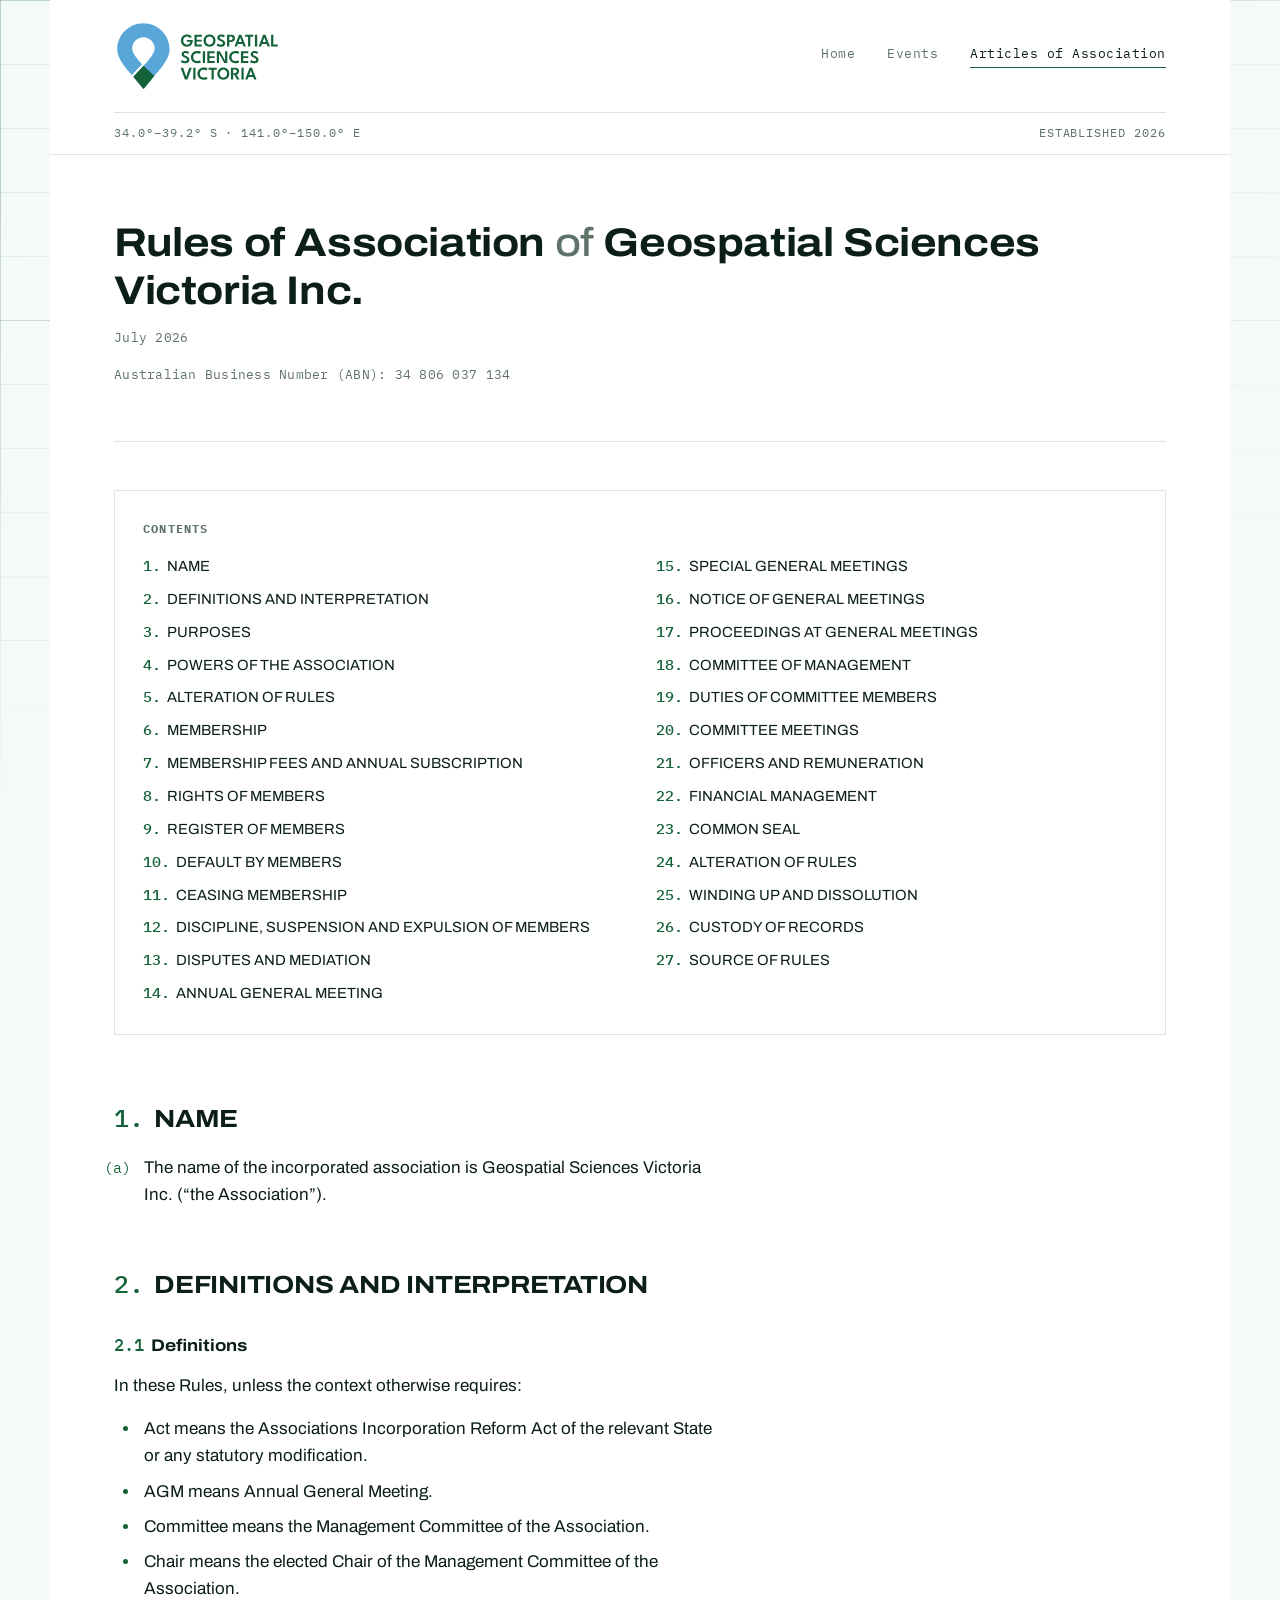
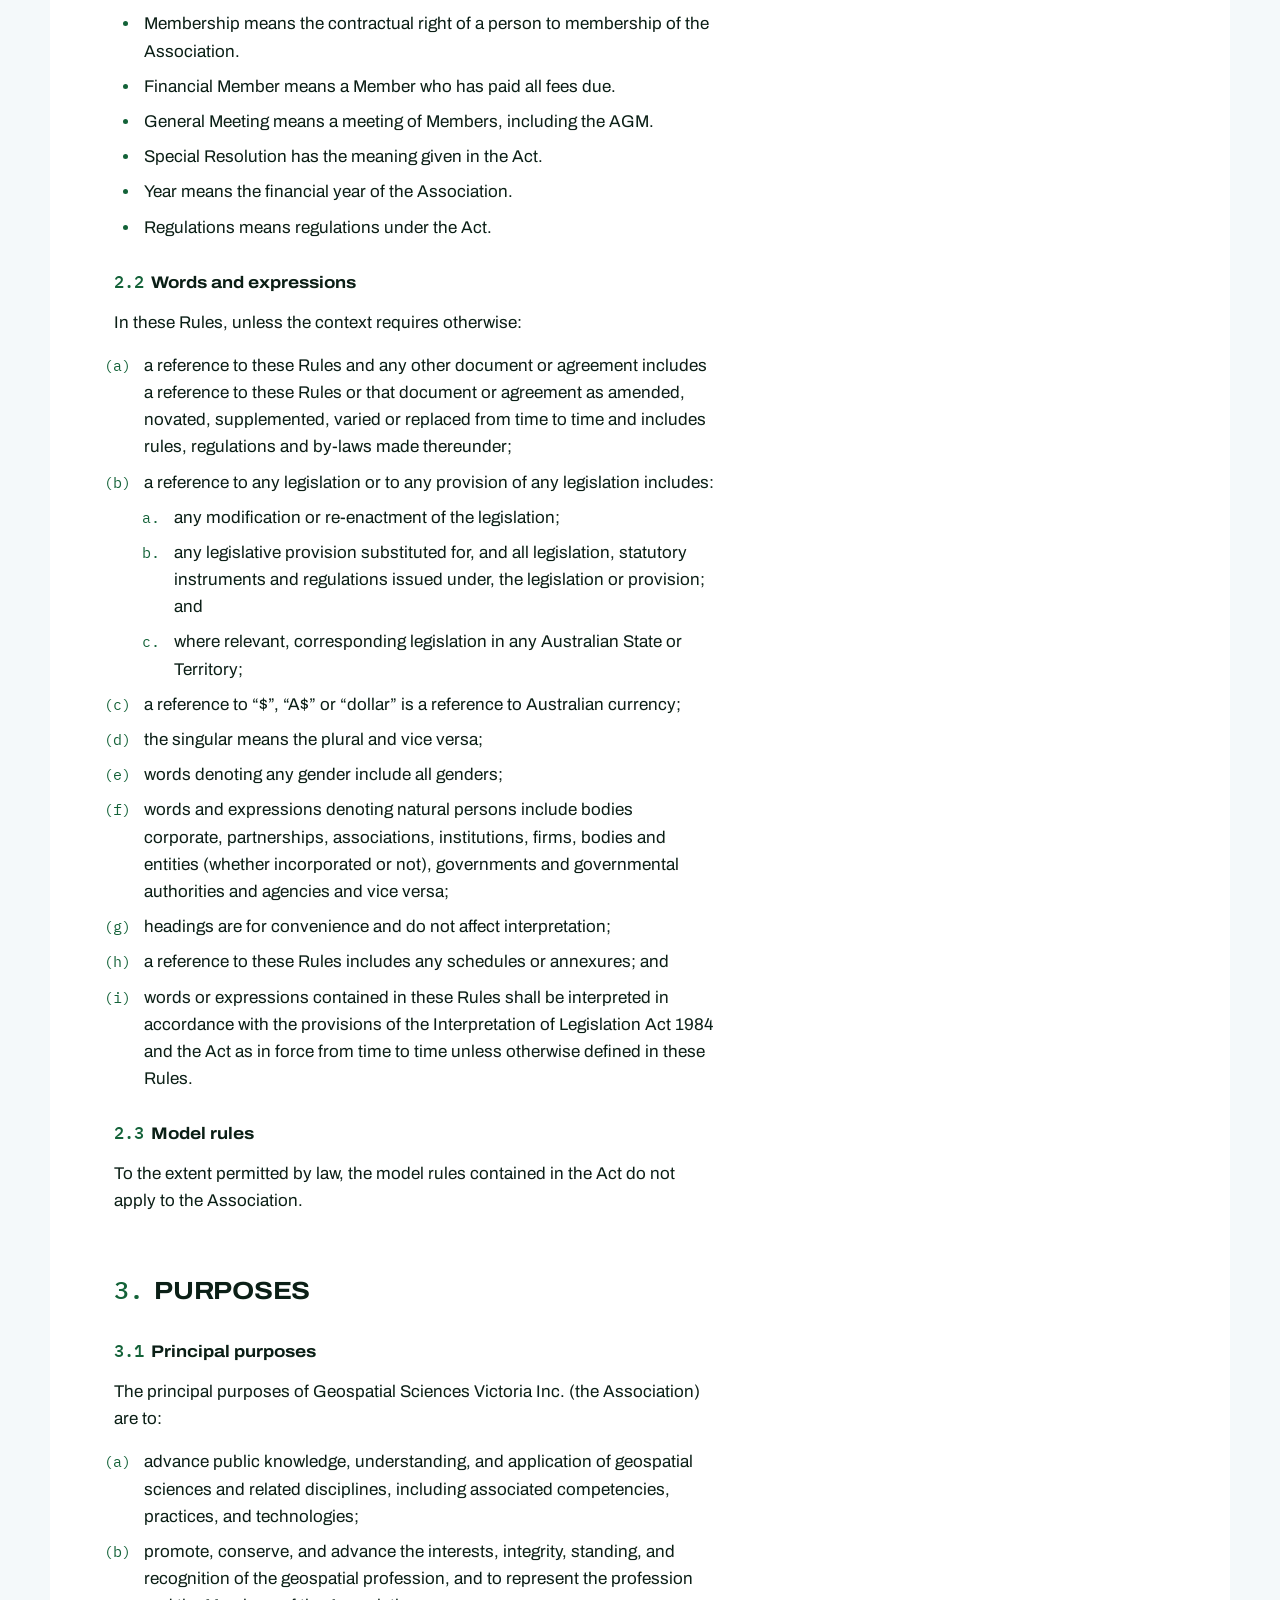
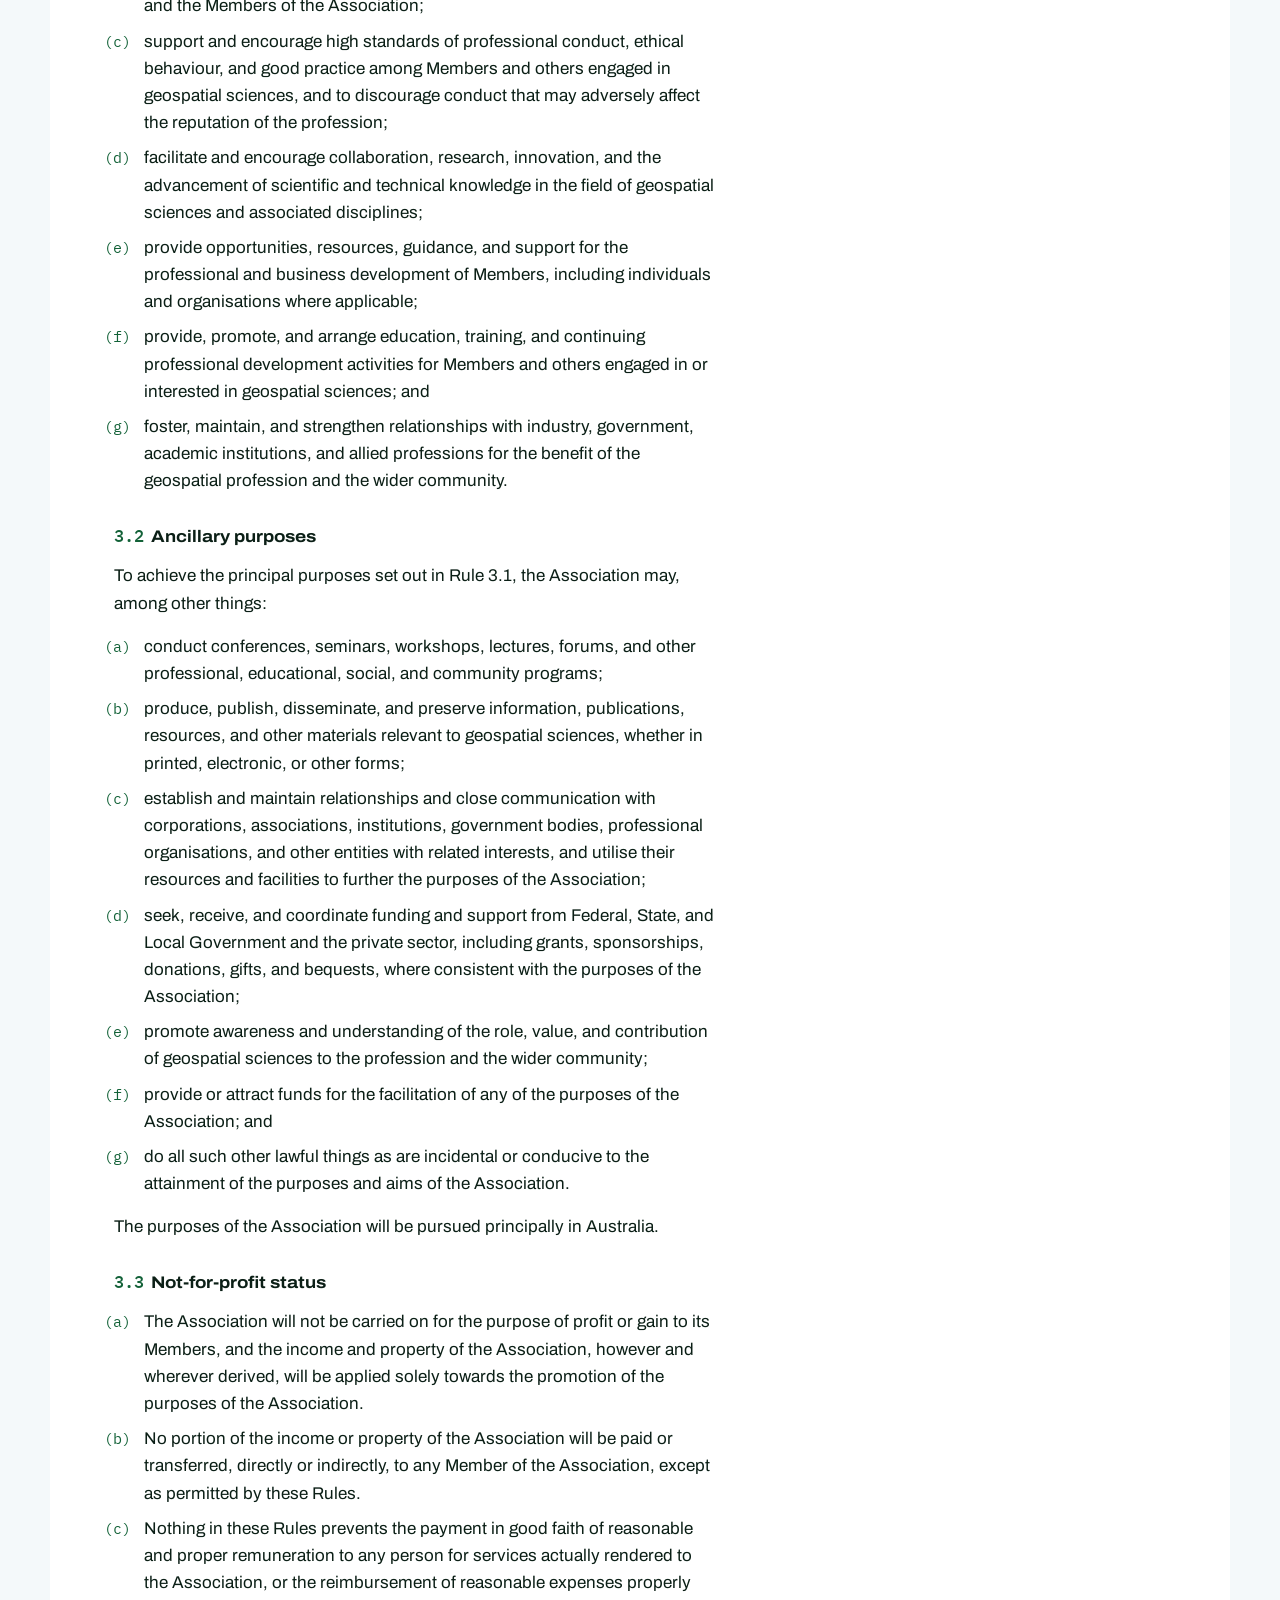
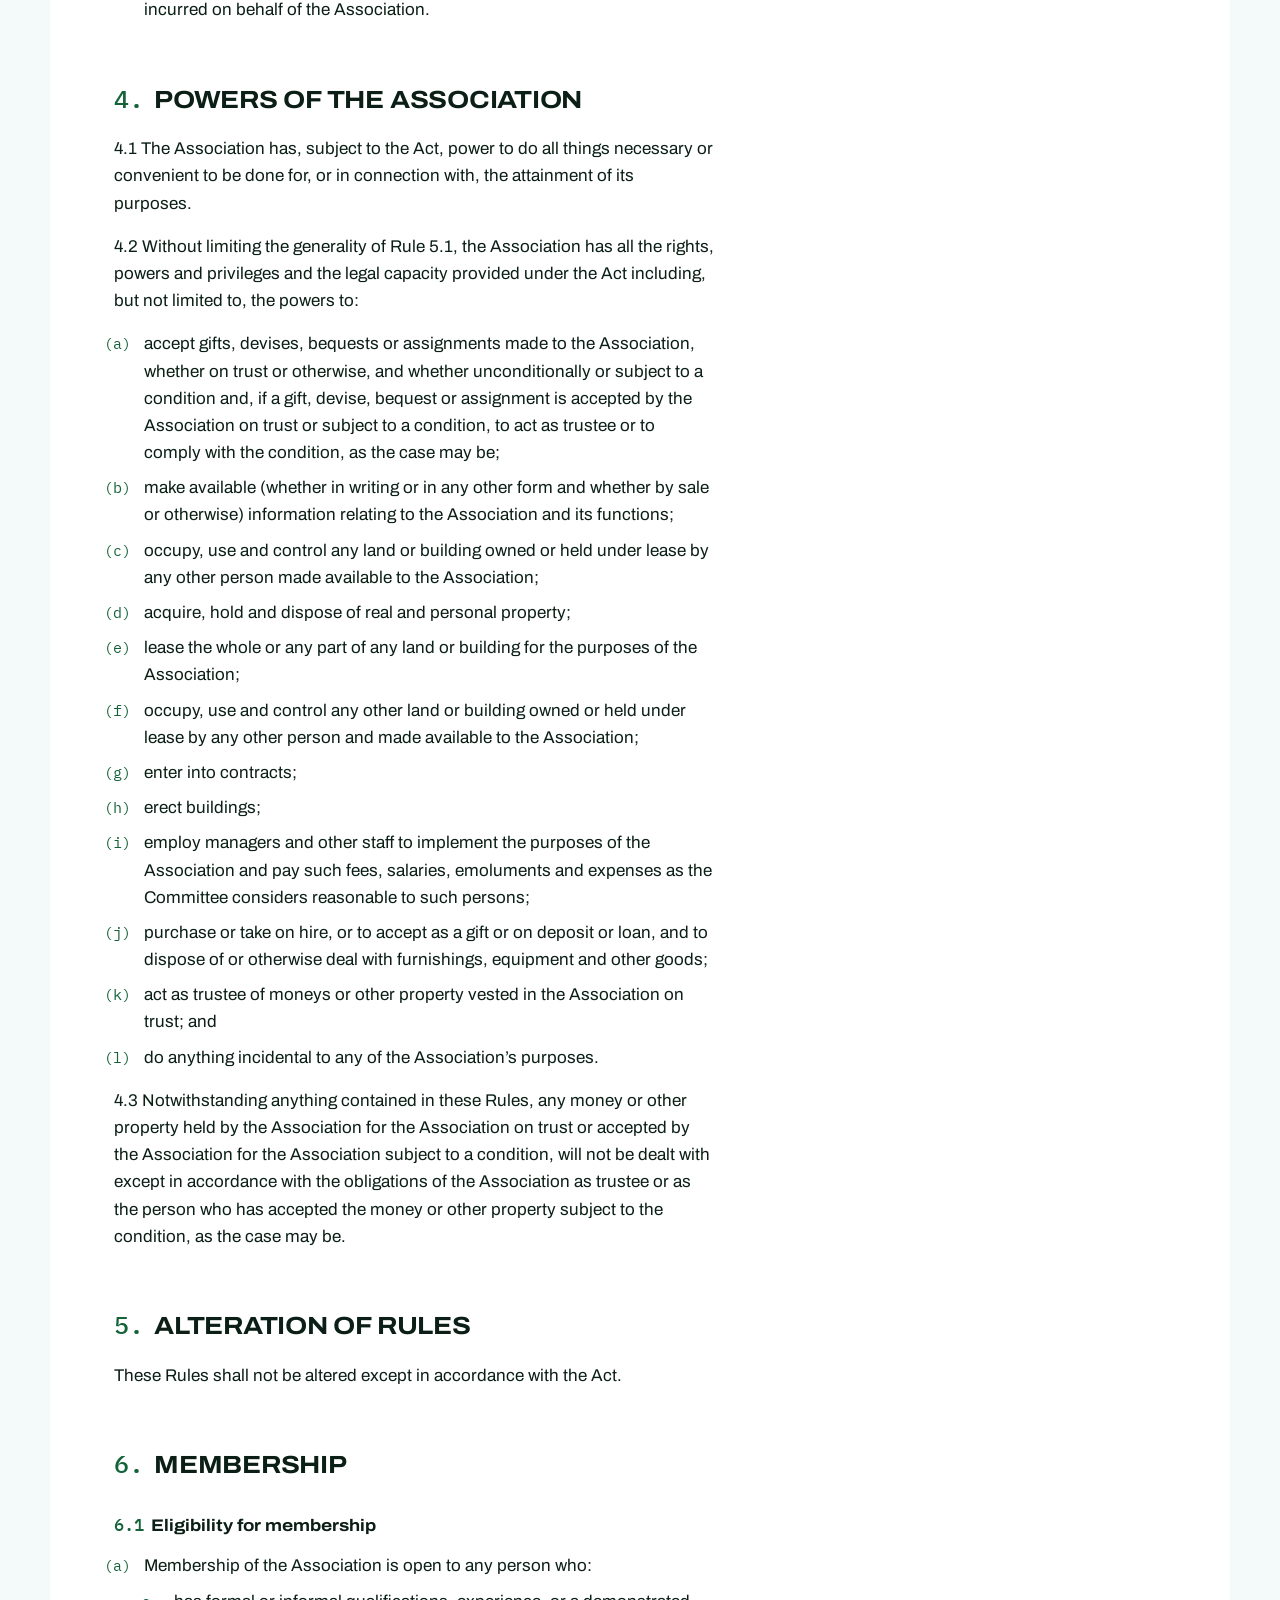
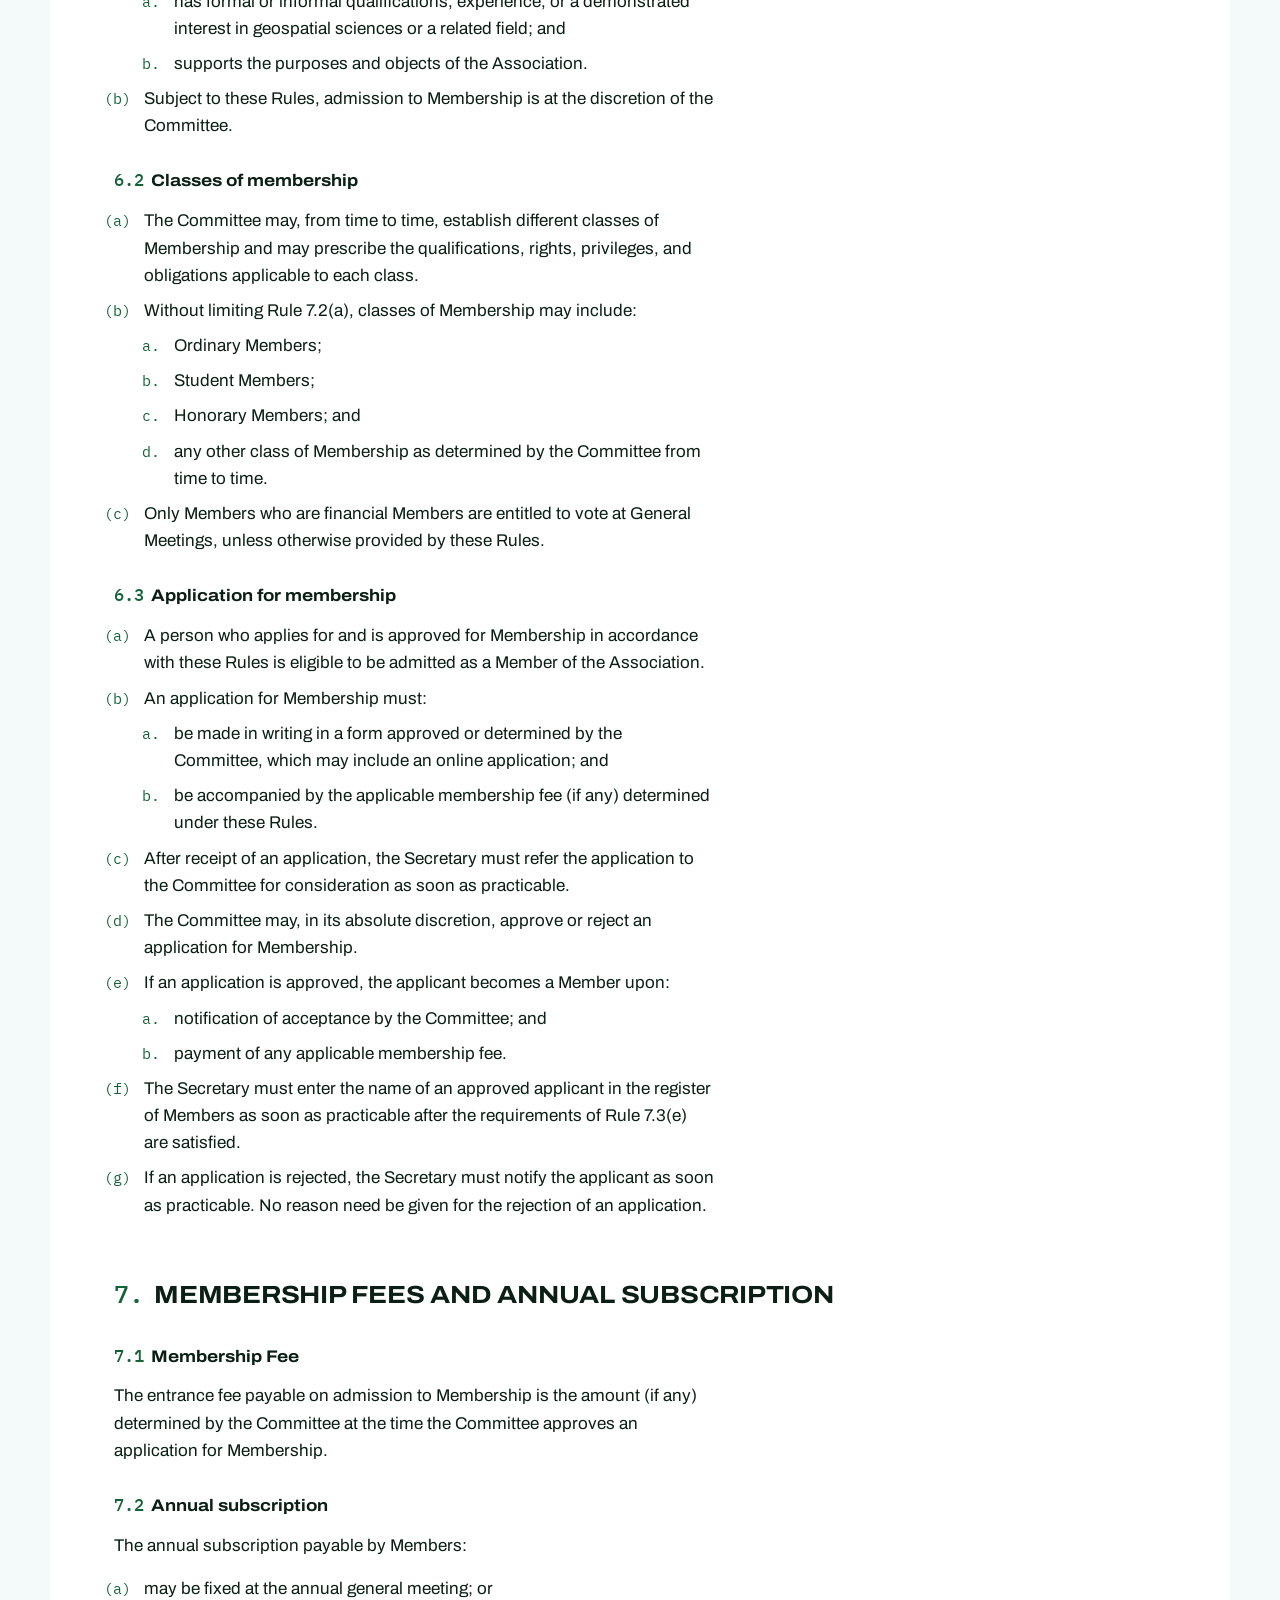
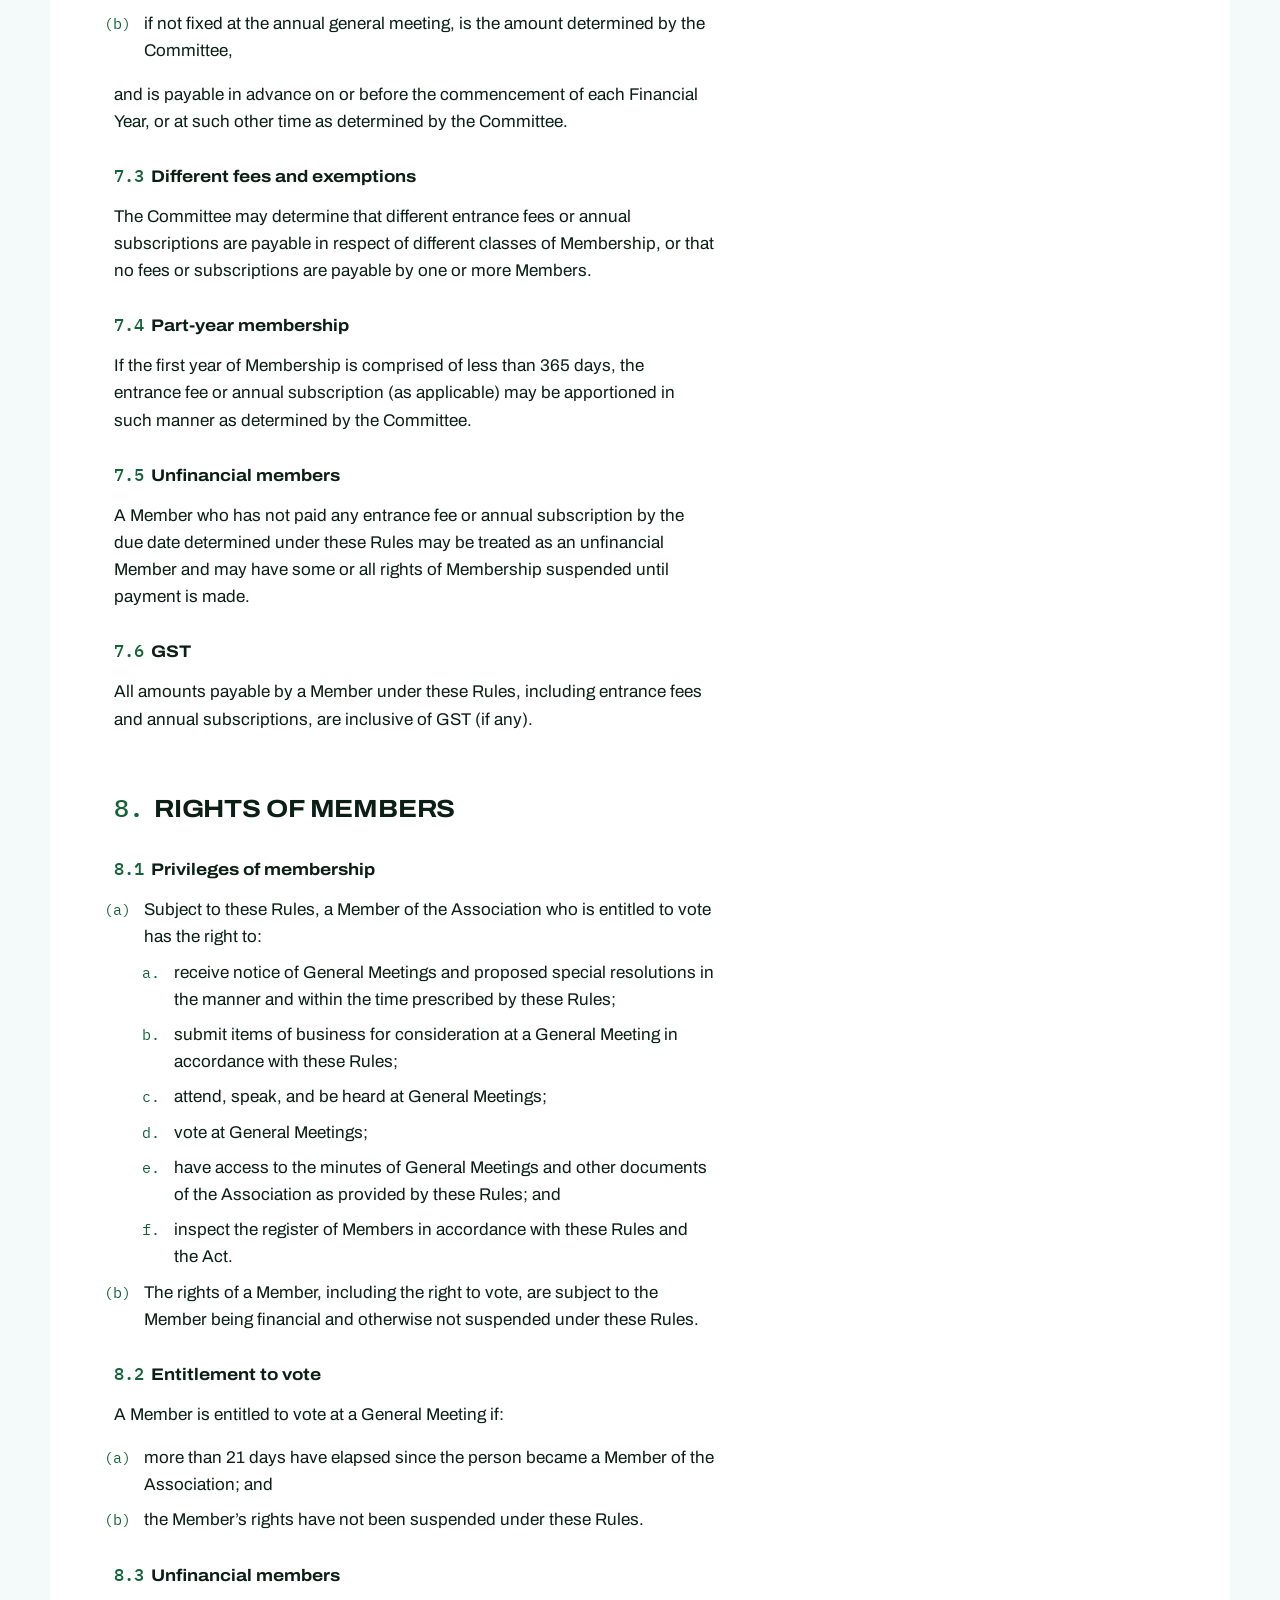
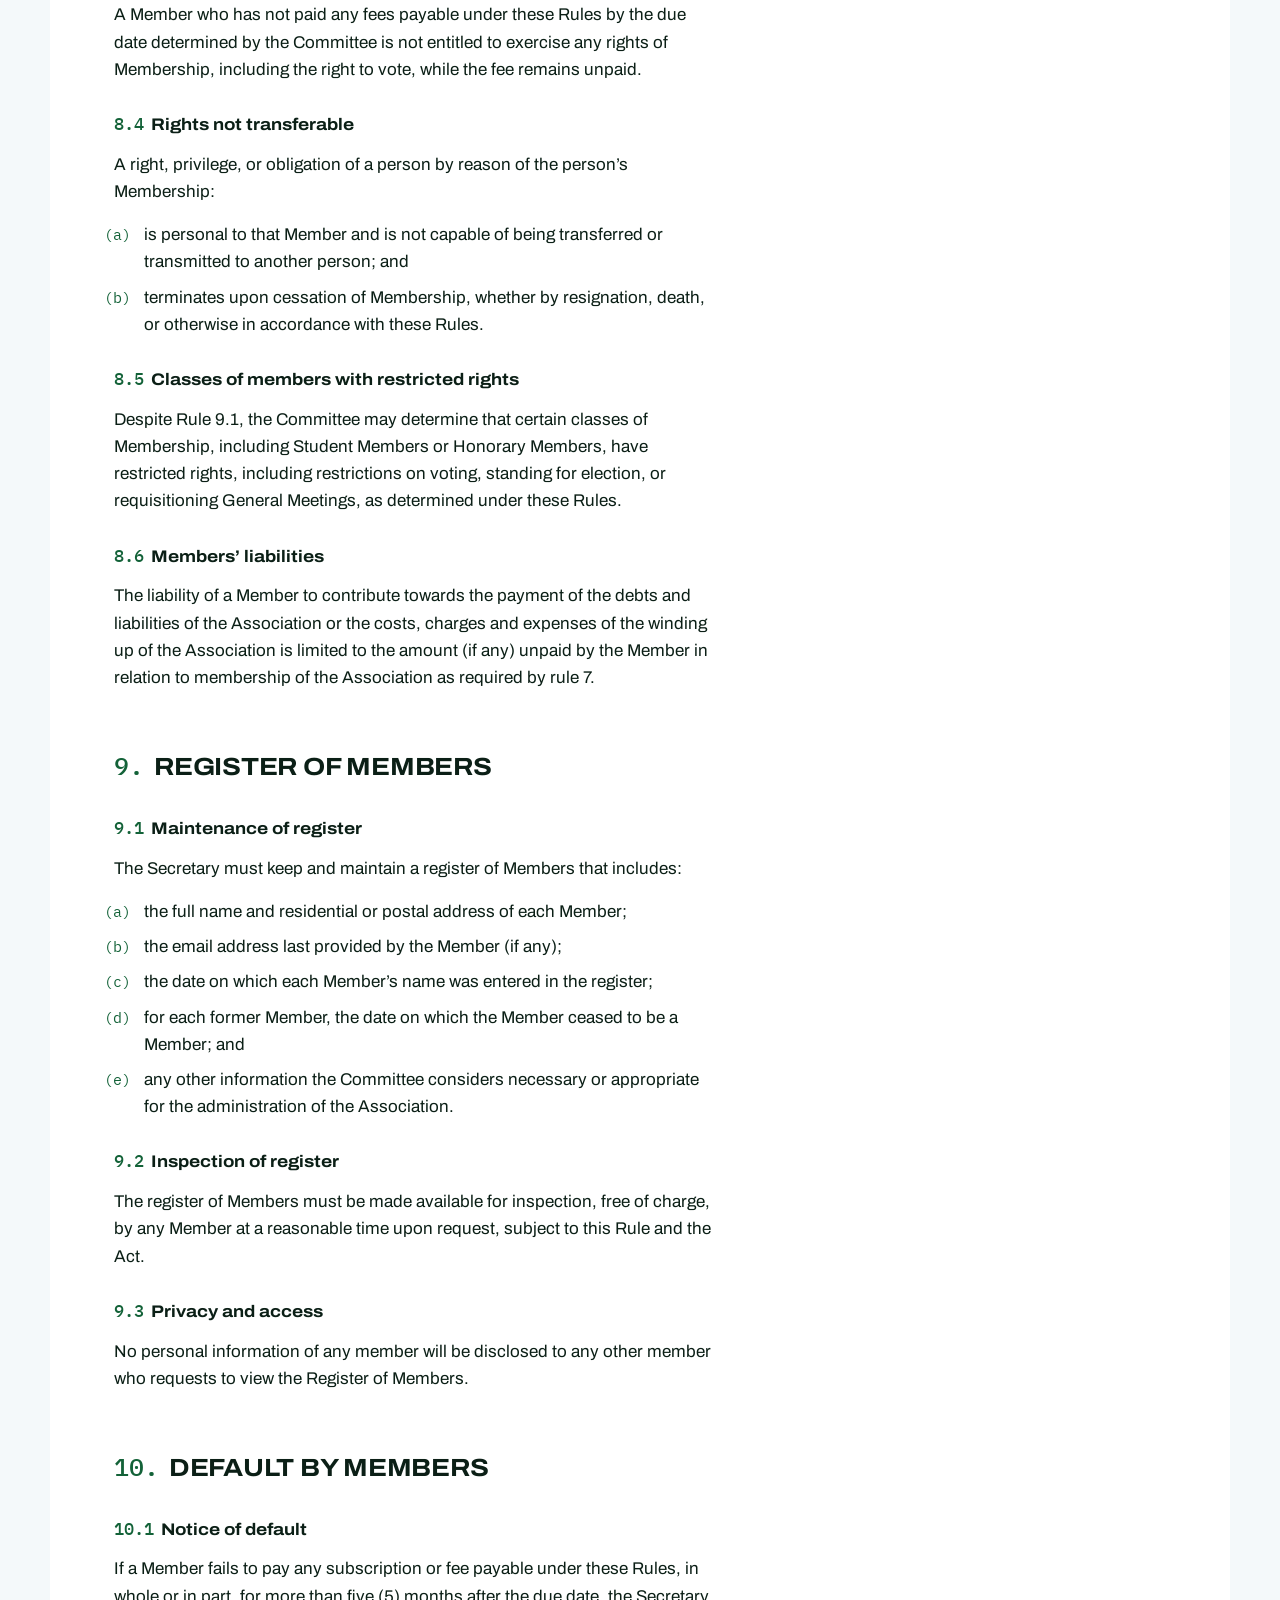
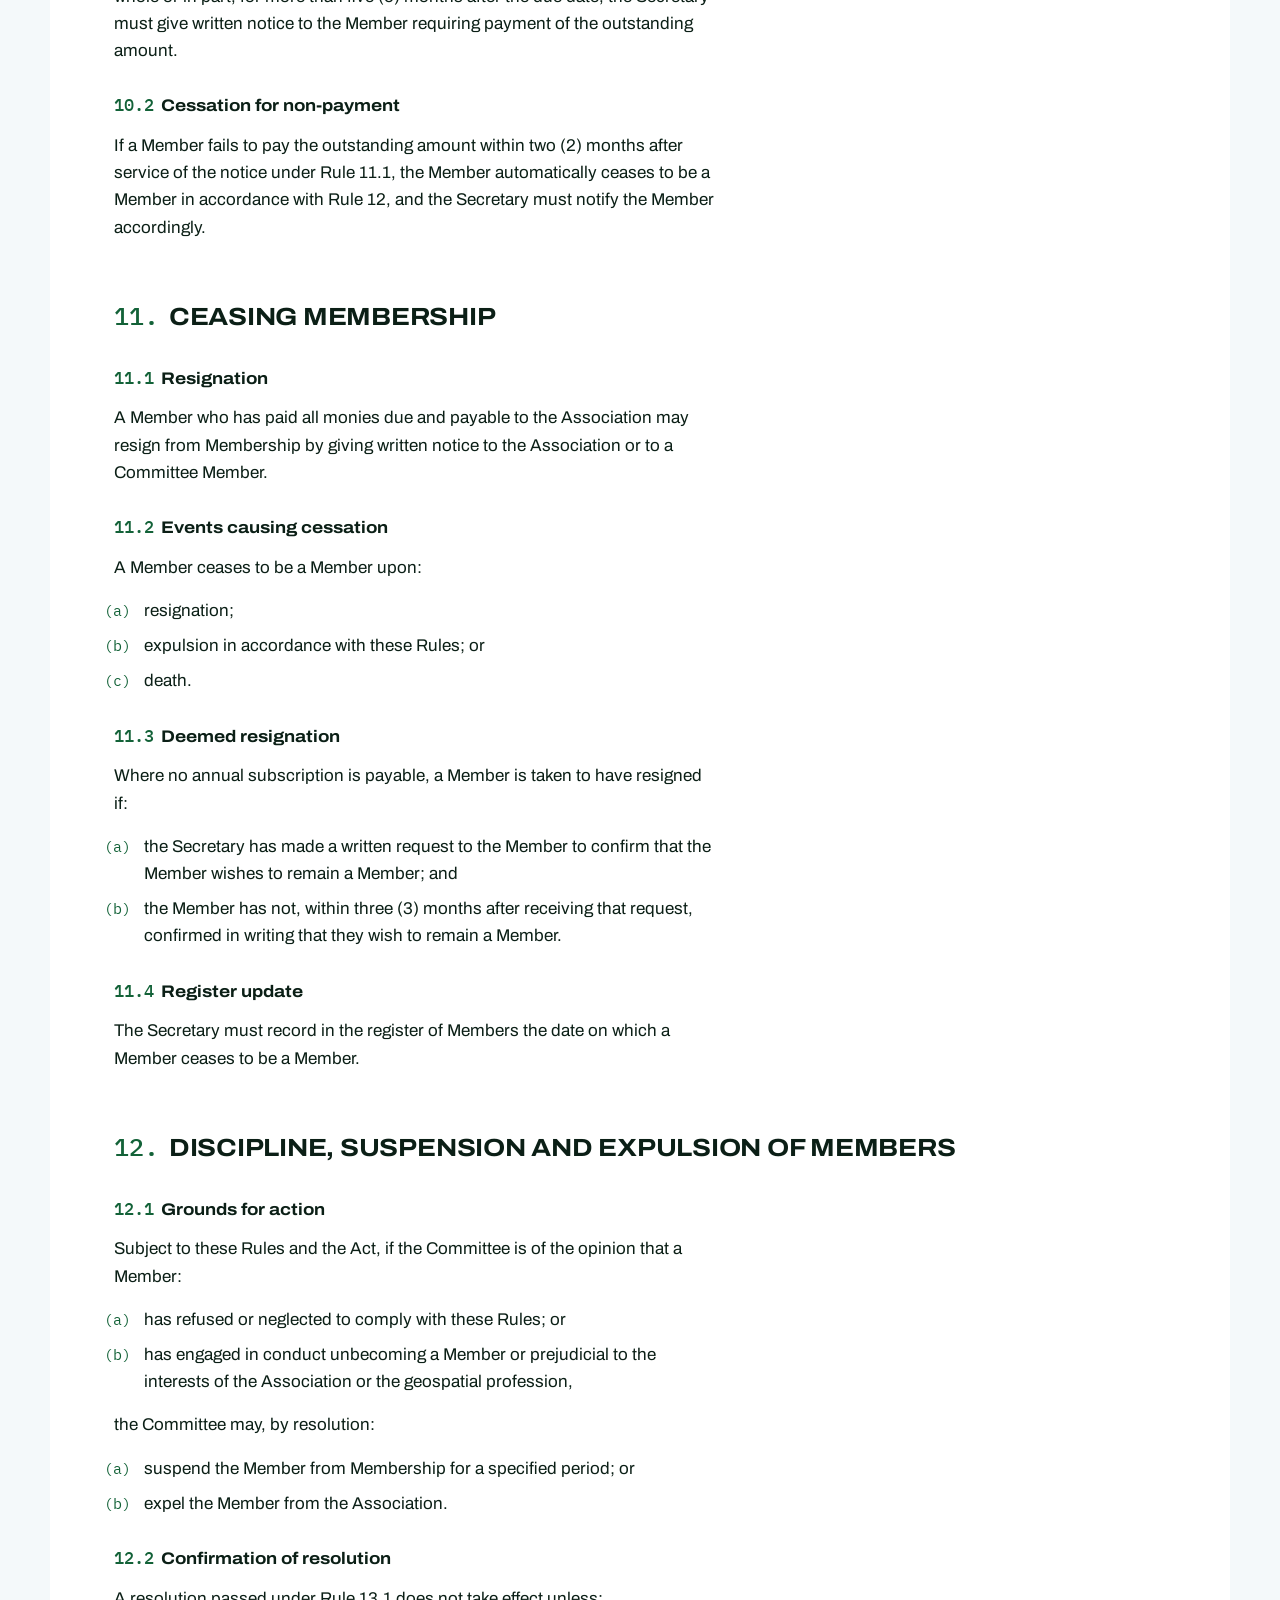
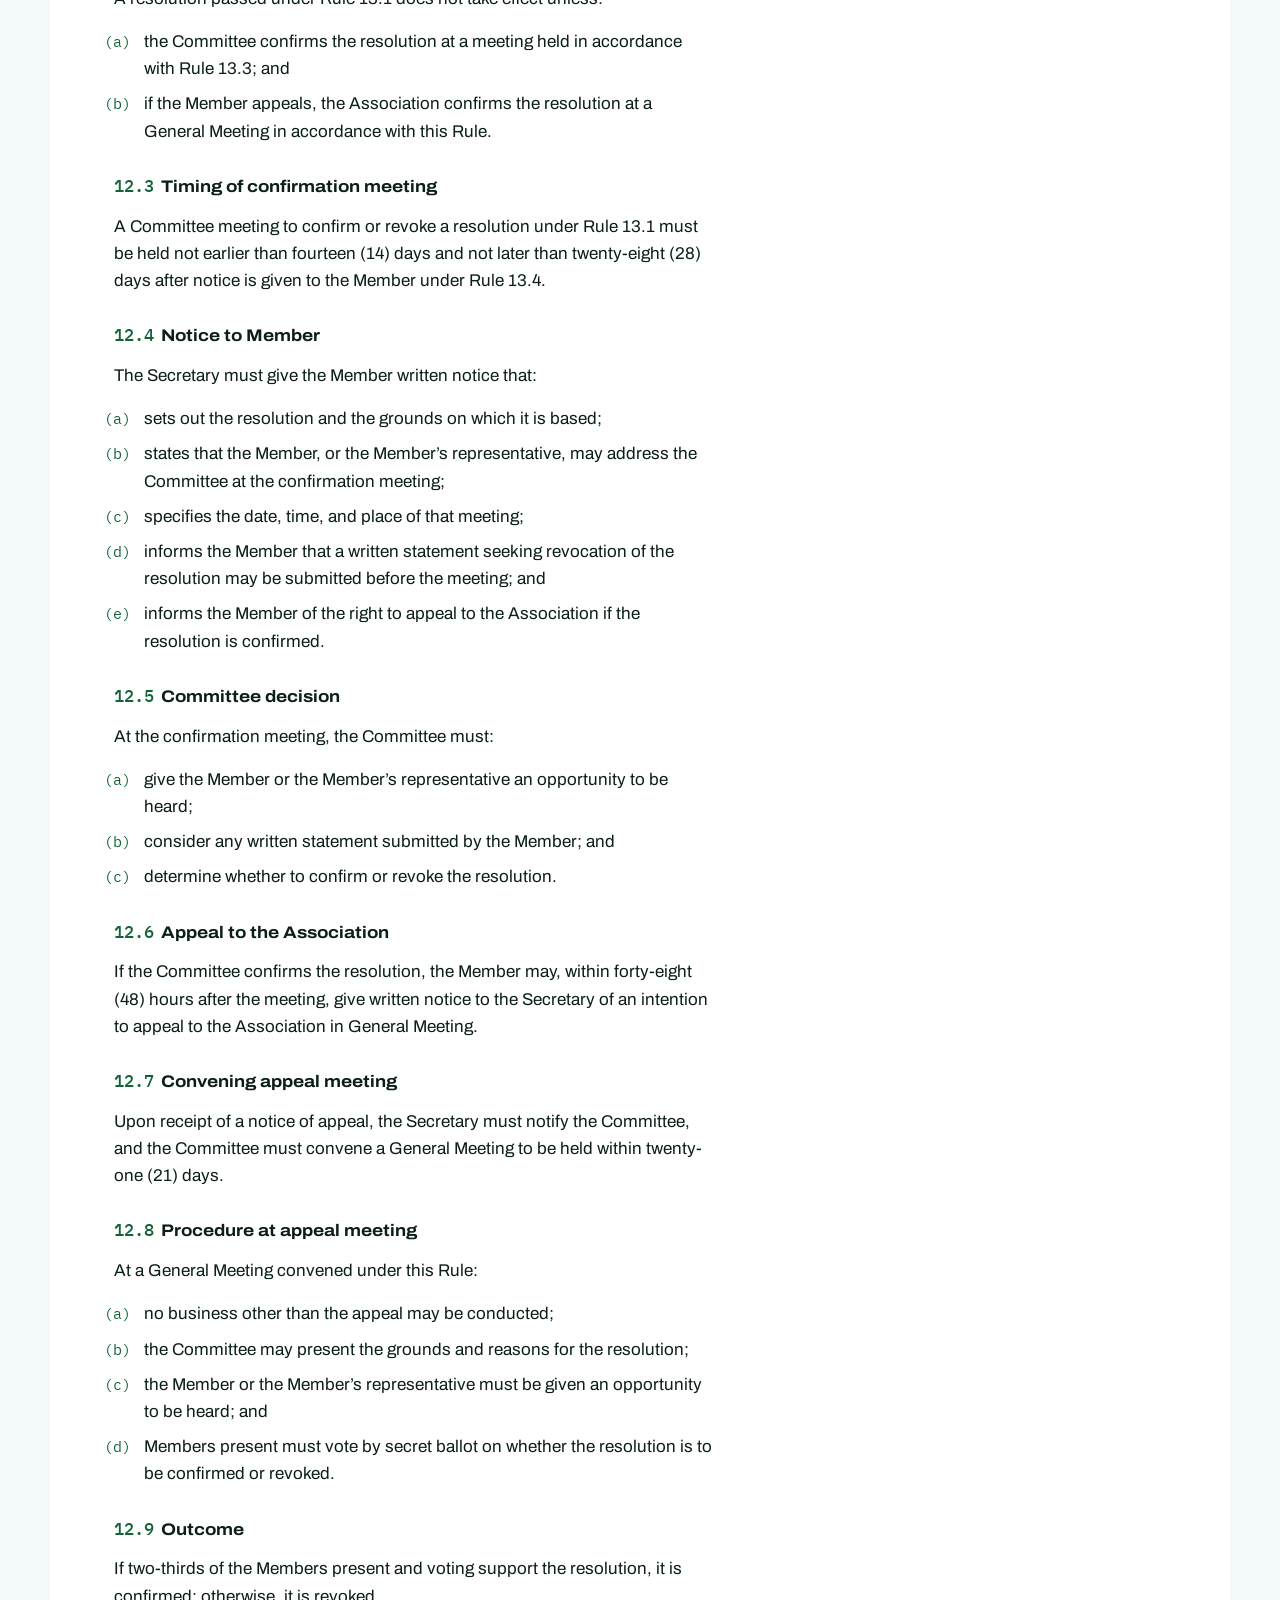
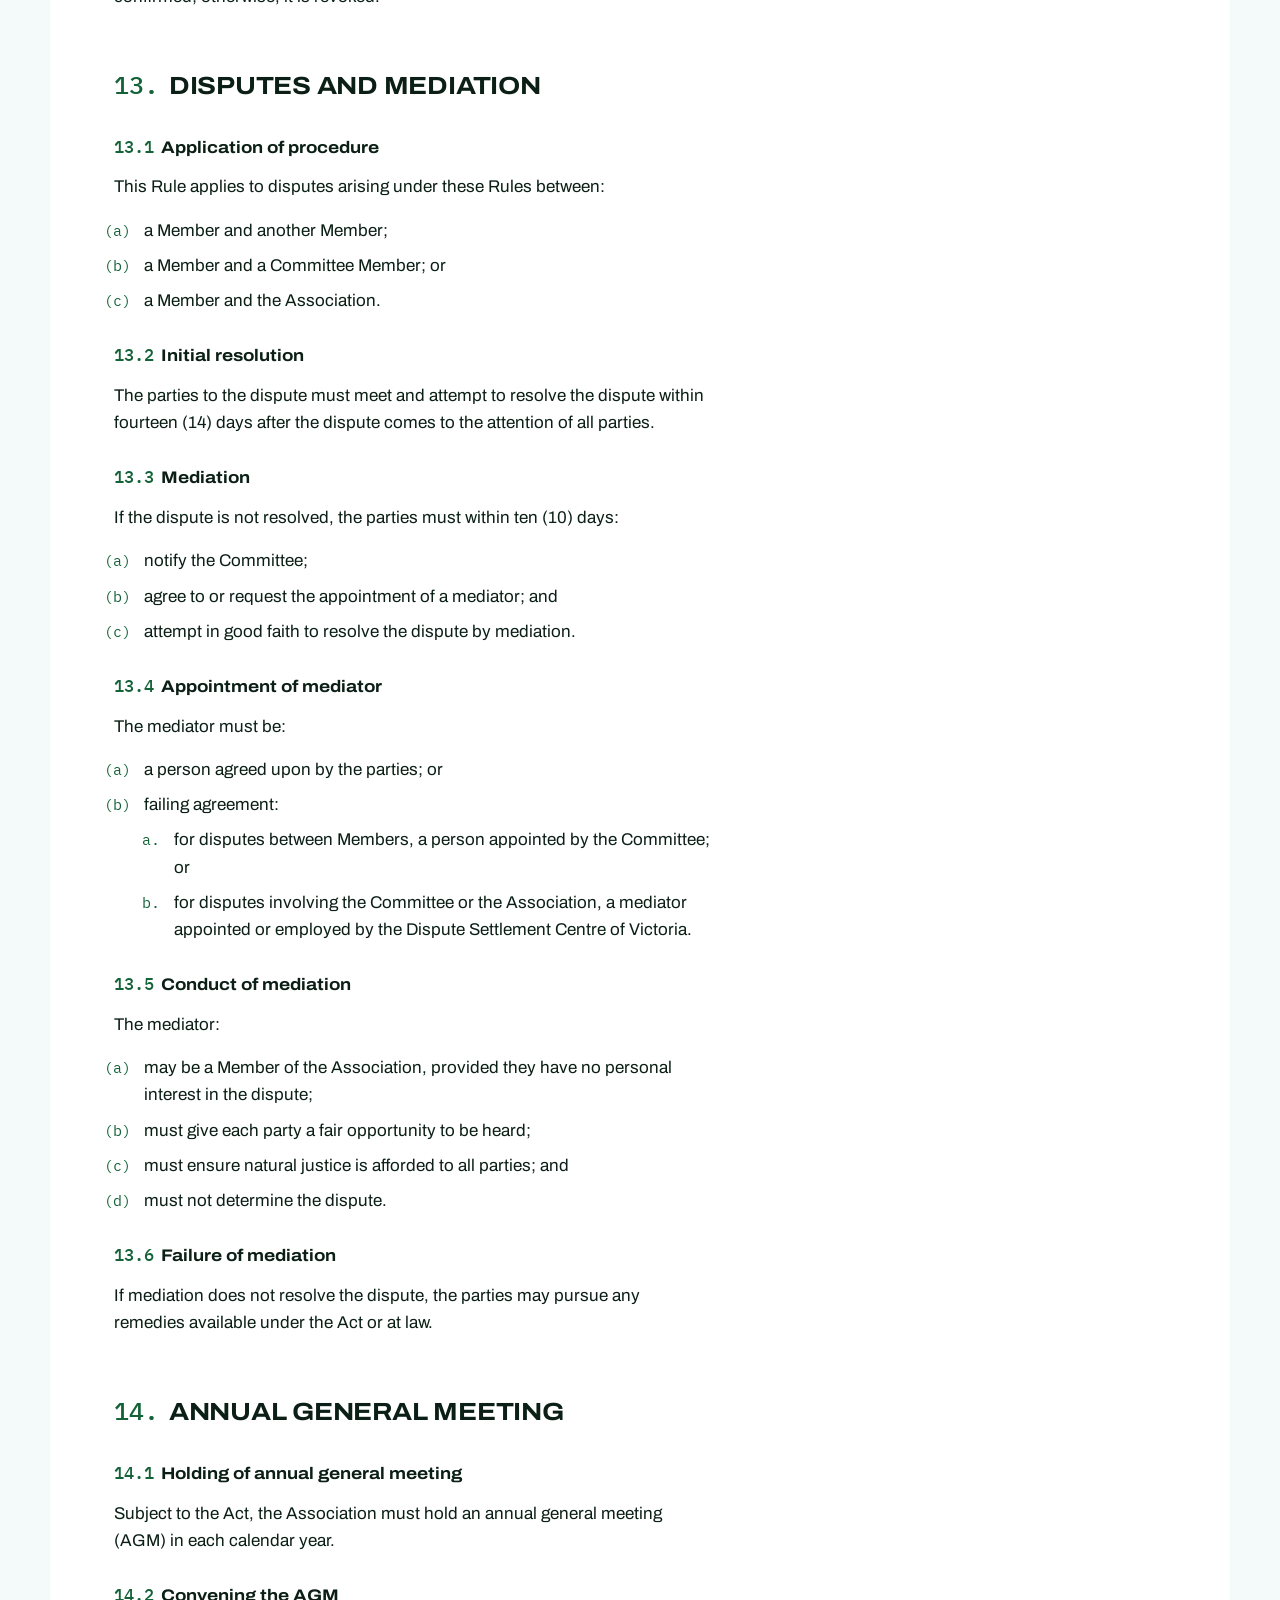
==== commit c5d21e20: "Add files via upload" ====
--- a/gsv_site/articles-of-association.html
+++ b/gsv_site/articles-of-association.html
@@ -39,6 +39,7 @@
         </button>
         <nav class="masthead__nav" id="primary-nav" aria-label="Primary">
           <a href="index.html">Home</a>
+          <a href="events.html">Events</a>
           <a href="articles-of-association.html" aria-current="page">Articles of Association</a>
         </nav>
       </div>
--- a/gsv_site/01-graticule.css
+++ b/gsv_site/01-graticule.css
@@ -552,6 +552,114 @@
 ul.rule-list.m-bullet-square { list-style-type: square; }
 ul.rule-list > li::marker { color: var(--green); }
 
+/* --- Events ------------------------------------------------------------- */
+
+.events-intro {
+  padding: clamp(2.5rem, 7vw, 4.5rem) 0 clamp(1.5rem, 4vw, 2.5rem);
+}
+
+.events {
+  list-style: none;
+  margin: 0;
+  padding: 0;
+  display: grid;
+  gap: 1rem;
+}
+
+.event {
+  display: grid;
+  grid-template-columns: 11rem 1fr;
+  background: var(--white);
+  border: 1px solid var(--rule);
+}
+
+.event__date {
+  margin: 0;
+  padding: 1.5rem 1.25rem;
+  border-right: 1px solid var(--rule);
+  display: flex;
+  flex-direction: column;
+  gap: 0.4rem;
+  font-family: "IBM Plex Mono", ui-monospace, SFMono-Regular, Menlo, monospace;
+}
+
+.event__date time {
+  font-size: 0.95rem;
+  font-weight: 500;
+  letter-spacing: 0.04em;
+  text-transform: uppercase;
+  color: var(--green);
+}
+
+.event__tbc {
+  align-self: flex-start;
+  padding: 0.15rem 0.5rem;
+  border: 1px solid var(--blue);
+  font-size: 0.68rem;
+  letter-spacing: 0.08em;
+  text-transform: uppercase;
+  color: #2D6E99;
+}
+
+.event__body {
+  min-width: 0;
+  padding: 1.5rem clamp(1.25rem, 3vw, 2rem);
+}
+
+.event__title {
+  margin: 0 0 0.35rem;
+  font-size: clamp(1.15rem, 2.2vw, 1.4rem);
+  font-weight: 700;
+  font-variation-settings: "wdth" 112;
+  line-height: 1.2;
+}
+
+.event__where {
+  margin: 0 0 0.75rem;
+  font-family: "IBM Plex Mono", ui-monospace, SFMono-Regular, Menlo, monospace;
+  font-size: 0.8rem;
+  letter-spacing: 0.02em;
+  color: var(--muted);
+}
+
+.event__desc {
+  max-width: var(--measure);
+  margin: 0 0 1.25rem;
+}
+
+.event__actions {
+  display: flex;
+  flex-wrap: wrap;
+  gap: 0.6rem;
+  align-items: center;
+}
+
+.event__actions .action {
+  padding: 0.7rem 1.2rem;
+  font-size: 0.88rem;
+}
+
+.event__soon {
+  font-family: "IBM Plex Mono", ui-monospace, SFMono-Regular, Menlo, monospace;
+  font-size: 0.75rem;
+  letter-spacing: 0.08em;
+  text-transform: uppercase;
+  color: var(--muted);
+}
+
+@media (max-width: 640px) {
+  .event { grid-template-columns: 1fr; }
+
+  .event__date {
+    flex-direction: row;
+    align-items: center;
+    flex-wrap: wrap;
+    padding: 0.9rem 1.25rem;
+    border-right: none;
+    border-bottom: 1px solid var(--rule);
+  }
+}
+
 /* --- Footer ------------------------------------------------------------- */
 
 .footer {
